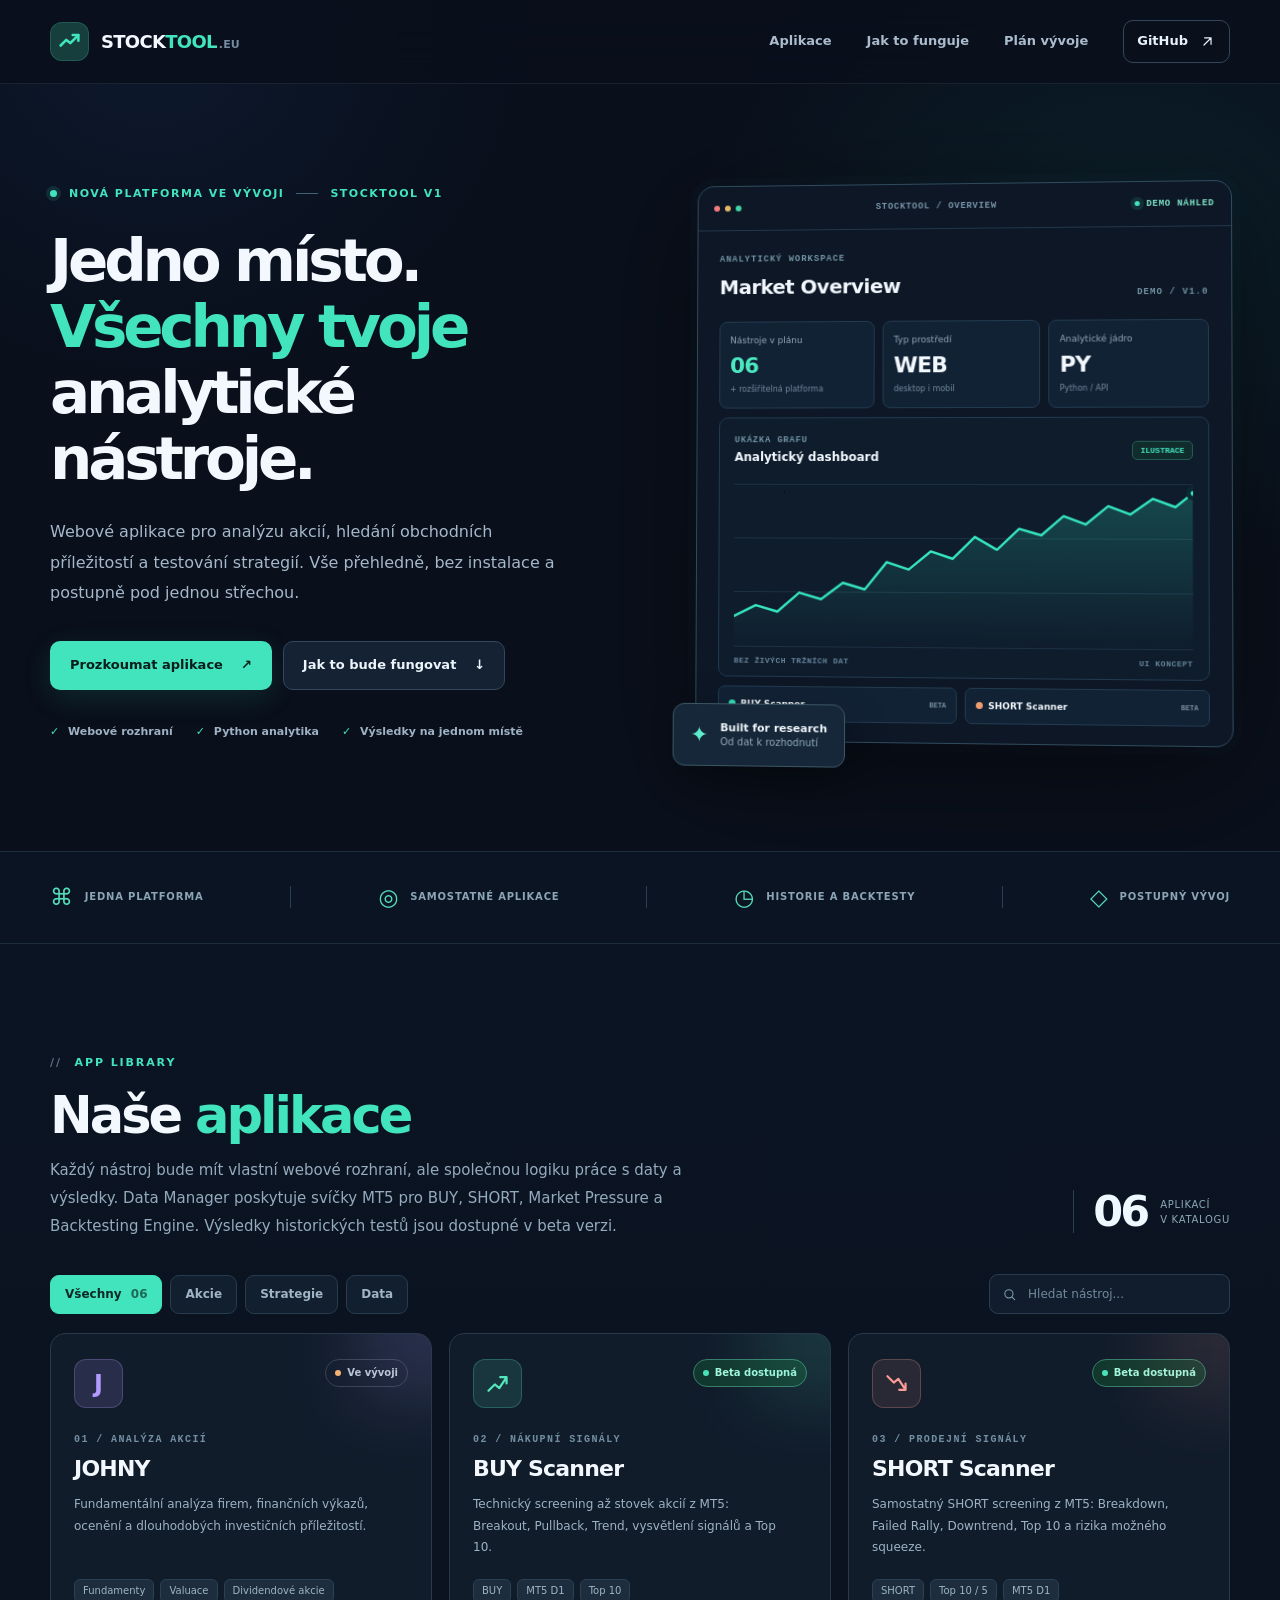
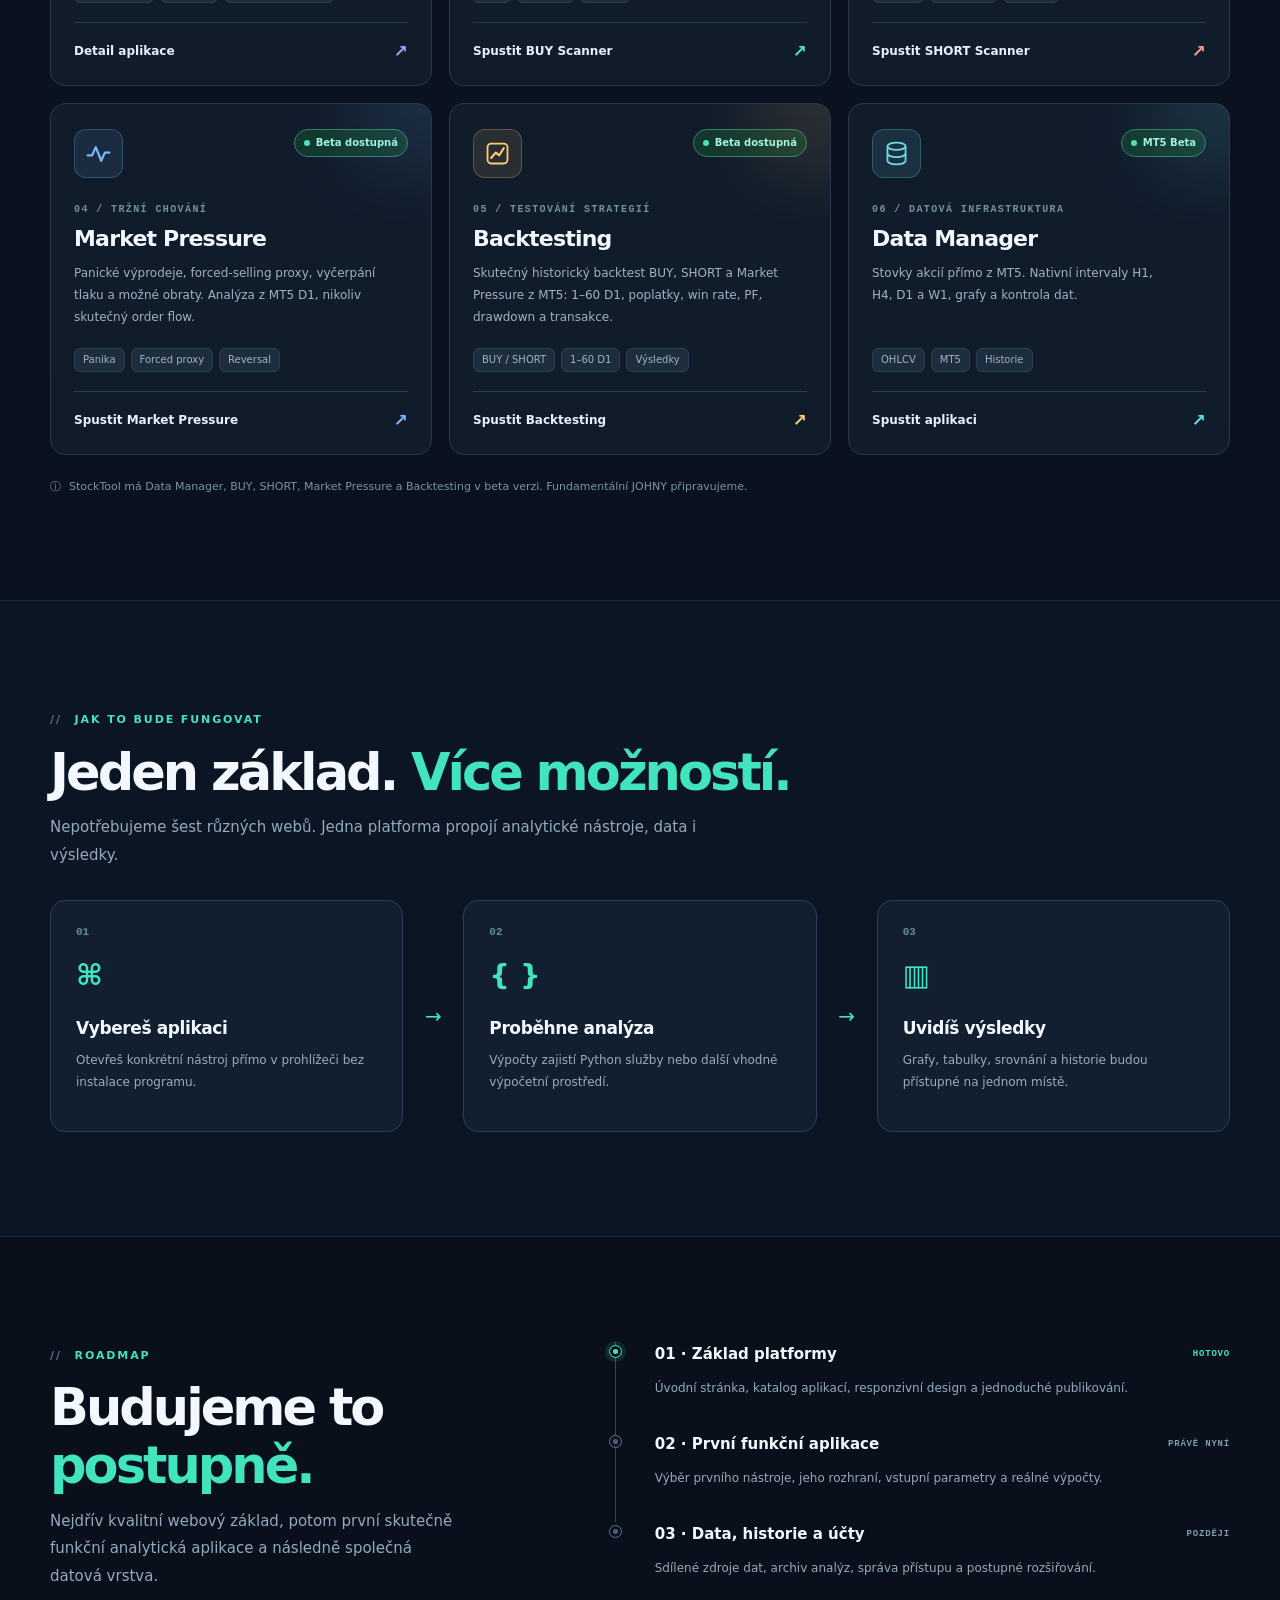
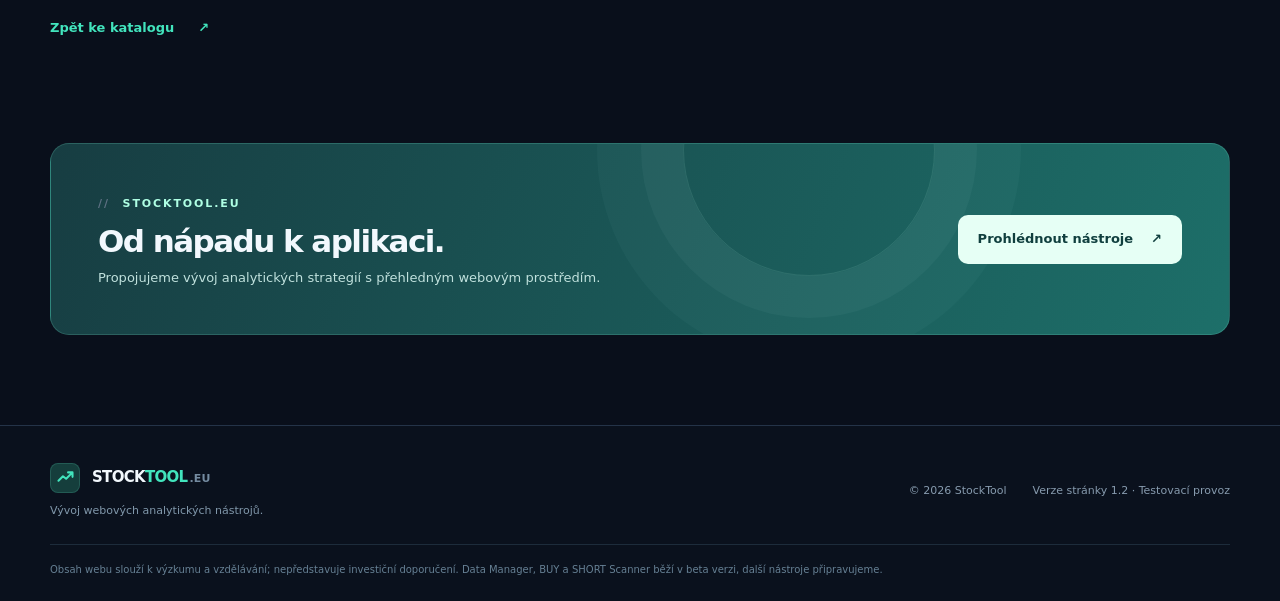
==== site/index.html @ 476b0a2a "Publish fifth StockTool application Backtesting Engine in homepage catalog" ====
<!doctype html>
<html lang="cs">
<head>
  <meta charset="utf-8">
  <meta name="viewport" content="width=device-width, initial-scale=1">
  <meta name="theme-color" content="#09111f">
  <meta name="description" content="StockTool.eu – webové BUY a SHORT Scannery, Market Pressure a historické testování akcií z MT5.">
  <title>StockTool | Analytické aplikace pro finanční trhy</title>
  <link rel="icon" type="image/svg+xml" href="./assets/favicon.svg">
  <link rel="stylesheet" href="./assets/styles.css">
  <script src="./assets/app.js" defer></script>
</head>
<body>
  <a class="skip-link" href="#obsah">Přejít na obsah</a>

  <header class="site-header">
    <div class="container nav-shell">
      <a class="logo" href="#uvod" aria-label="StockTool – úvod">
        <span class="logo-mark" aria-hidden="true"><svg viewBox="0 0 36 36" fill="none"><path d="M7 23L14 16L19 20L29 10" stroke="currentColor" stroke-width="3.2" stroke-linecap="round" stroke-linejoin="round"/><path d="M22 10H29V17" stroke="currentColor" stroke-width="3.2" stroke-linecap="round" stroke-linejoin="round"/></svg></span>
        <span class="logo-word">STOCK<span>TOOL</span><small>.EU</small></span>
      </a>
      <button class="menu-toggle" type="button" aria-label="Otevřít navigaci" aria-expanded="false" aria-controls="main-nav">
        <span></span><span></span><span></span>
      </button>
      <nav class="main-nav" id="main-nav" aria-label="Hlavní navigace">
        <a href="#aplikace">Aplikace</a>
        <a href="#princip">Jak to funguje</a>
        <a href="#plan">Plán vývoje</a>
        <a class="nav-github" href="https://github.com/littleleg198602/STOCKTOOL" target="_blank" rel="noopener noreferrer">
          GitHub <svg aria-hidden="true" viewBox="0 0 24 24" fill="none"><path d="M7 17L17 7M8 7h9v9" stroke="currentColor" stroke-width="1.7" stroke-linecap="round" stroke-linejoin="round"/></svg>
        </a>
      </nav>
    </div>
  </header>

  <main id="obsah">
    <section class="hero section" id="uvod">
      <div class="container hero-grid">
        <div class="hero-copy">
          <div class="eyebrow"><span class="signal-dot"></span> NOVÁ PLATFORMA VE VÝVOJI <span class="eyebrow-line"></span> STOCKTOOL V1</div>
          <h1>Jedno místo.<br><span>Všechny tvoje</span><br>analytické nástroje.</h1>
          <p class="hero-lead">Webové aplikace pro analýzu akcií, hledání obchodních příležitostí a testování strategií. Vše přehledně, bez instalace a postupně pod jednou střechou.</p>
          <div class="hero-actions">
            <a class="button button-primary" href="#aplikace">Prozkoumat aplikace <span aria-hidden="true">↗</span></a>
            <a class="button button-secondary" href="#princip">Jak to bude fungovat <span aria-hidden="true">↓</span></a>
          </div>
          <div class="hero-meta">
            <span><span class="mini-check">✓</span> Webové rozhraní</span>
            <span><span class="mini-check">✓</span> Python analytika</span>
            <span><span class="mini-check">✓</span> Výsledky na jednom místě</span>
          </div>
        </div>
        <div class="hero-visual" aria-label="Ilustrační ukázka připravovaného analytického dashboardu">
          <div class="visual-glow"></div>
          <div class="dash-window">
            <div class="dash-topbar">
              <div class="traffic-dots"><i></i><i></i><i></i></div>
              <span>STOCKTOOL / OVERVIEW</span>
              <span class="demo-pill"><span></span> DEMO NÁHLED</span>
            </div>
            <div class="dash-body">
              <div class="dash-title-row">
                <div><div class="dash-label">ANALYTICKÝ WORKSPACE</div><h2>Market Overview</h2></div>
                <div class="dash-date">DEMO / V1.0</div>
              </div>
              <div class="metric-grid" aria-hidden="true">
                <div class="metric-card"><span>Nástroje v plánu</span><strong>06</strong><small>+ rozšiřitelná platforma</small></div>
                <div class="metric-card"><span>Typ prostředí</span><strong>WEB</strong><small>desktop i mobil</small></div>
                <div class="metric-card"><span>Analytické jádro</span><strong>PY</strong><small>Python / API</small></div>
              </div>
              <div class="chart-card">
                <div class="chart-header"><div><span>UKÁZKA GRAFU</span><strong>Analytický dashboard</strong></div><span class="chart-tag">ILUSTRACE</span></div>
                <div class="chart-stage" aria-hidden="true">
                  <div class="grid-lines"><i></i><i></i><i></i><i></i></div>
                  <svg class="chart-svg" viewBox="0 0 540 180" preserveAspectRatio="none" fill="none">
                    <defs><linearGradient id="chartFill" x1="0" x2="0" y1="0" y2="1"><stop offset="0" stop-color="#2BE4BD" stop-opacity=".22"/><stop offset="1" stop-color="#2BE4BD" stop-opacity="0"/></linearGradient></defs>
                    <path d="M0 146L26 134L52 141L78 120L104 127L130 109L156 116L182 86L208 94L234 74L260 82L286 58L312 72L338 49L364 56L390 35L416 44L442 24L468 33L494 16L520 25L540 10V180H0Z" fill="url(#chartFill)"/>
                    <path d="M0 146L26 134L52 141L78 120L104 127L130 109L156 116L182 86L208 94L234 74L260 82L286 58L312 72L338 49L364 56L390 35L416 44L442 24L468 33L494 16L520 25L540 10" stroke="#34E5BE" stroke-width="2.7" stroke-linejoin="round" stroke-linecap="round"/>
                    <circle cx="540" cy="10" r="5" fill="#34E5BE" stroke="#092C30" stroke-width="5"/>
                  </svg>
                </div>
                <div class="chart-bottom"><span>BEZ ŽIVÝCH TRŽNÍCH DAT</span><span>UI KONCEPT</span></div>
              </div>
              <div class="mini-rows">
                <span><i class="mini-circle cyan"></i> BUY Scanner <b>BETA</b></span>
                <span><i class="mini-circle orange"></i> SHORT Scanner <b>BETA</b></span>
              </div>
            </div>
          </div>
          <div class="floating-label"><span>✦</span><div><strong>Built for research</strong><small>Od dat k rozhodnutí</small></div></div>
        </div>
      </div>
    </section>

    <section class="proof-strip" aria-label="Pilíře platformy">
      <div class="container proof-inner">
        <div><span class="proof-icon">⌘</span><span>JEDNA PLATFORMA</span></div>
        <i></i>
        <div><span class="proof-icon">◎</span><span>SAMOSTATNÉ APLIKACE</span></div>
        <i></i>
        <div><span class="proof-icon">◷</span><span>HISTORIE A BACKTESTY</span></div>
        <i></i>
        <div><span class="proof-icon">◇</span><span>POSTUPNÝ VÝVOJ</span></div>
      </div>
    </section>

    <section class="section apps-section" id="aplikace">
      <div class="container">
        <div class="section-header">
          <div>
            <span class="kicker"><span class="kicker-slash">//</span> APP LIBRARY</span>
            <h2>Naše <span>aplikace</span></h2>
            <p>Každý nástroj bude mít vlastní webové rozhraní, ale společnou logiku práce s daty a výsledky. Data Manager poskytuje svíčky MT5 pro BUY, SHORT, Market Pressure a Backtesting Engine. Výsledky historických testů jsou dostupné v beta verzi.</p>
          </div>
          <div class="section-count"><strong>06</strong><span>aplikací<br>v katalogu</span></div>
        </div>
        <div class="catalog-tools">
          <div class="filter-chips" role="group" aria-label="Filtrovat aplikace">
            <button class="filter-chip active" type="button" data-filter="all" aria-pressed="true">Všechny <span>06</span></button>
            <button class="filter-chip" type="button" data-filter="akcie" aria-pressed="false">Akcie</button>
            <button class="filter-chip" type="button" data-filter="strategie" aria-pressed="false">Strategie</button>
            <button class="filter-chip" type="button" data-filter="data" aria-pressed="false">Data</button>
          </div>
          <label class="search-box"><svg viewBox="0 0 24 24" fill="none" aria-hidden="true"><circle cx="11" cy="11" r="6.5" stroke="currentColor" stroke-width="1.7"/><path d="m16 16 4.2 4.2" stroke="currentColor" stroke-width="1.7" stroke-linecap="round"/></svg><span class="sr-only">Hledat aplikaci</span><input id="app-search" type="search" placeholder="Hledat nástroj..." autocomplete="off"></label>
        </div>
        <div class="apps-grid" id="apps-grid">
          <article class="app-card accent-violet" data-category="akcie" data-search="johny fundamentální analýza akcií finanční výkazy dividendy">
            <div class="app-card-head"><div class="app-icon"><span>J</span></div><span class="status status-planned"><i></i> Ve vývoji</span></div>
            <div class="app-number">01 / ANALÝZA AKCIÍ</div><h3>JOHNY</h3>
            <p>Fundamentální analýza firem, finančních výkazů, ocenění a dlouhodobých investičních příležitostí.</p>
            <div class="tag-row"><span>Fundamenty</span><span>Valuace</span><span>Dividendové akcie</span></div>
            <button class="card-link" type="button" data-app="johny">Detail aplikace <span aria-hidden="true">↗</span></button>
          </article>

          <article class="app-card accent-mint" data-category="akcie" data-search="buy scanner akcie nákupní příležitosti forced selling order flow">
            <div class="app-card-head"><div class="app-icon"><svg viewBox="0 0 32 32" fill="none" aria-hidden="true"><path d="M6 24 13 17 18 21 26 9M19 9h7v7" stroke="currentColor" stroke-width="2.4" stroke-linecap="round" stroke-linejoin="round"/></svg></div><span class="status status-ready"><i></i> Beta dostupná</span></div>
            <div class="app-number">02 / NÁKUPNÍ SIGNÁLY</div><h3>BUY Scanner</h3>
            <p>Technický screening až stovek akcií z MT5: Breakout, Pullback, Trend, vysvětlení signálů a Top 10.</p>
            <div class="tag-row"><span>BUY</span><span>MT5 D1</span><span>Top 10</span></div>
            <a class="card-link" href="./buy-scanner/">Spustit BUY Scanner <span aria-hidden="true">↗</span></a>
          </article>

          <article class="app-card accent-rose" data-category="akcie" data-search="short scanner sell prodej shortování rizikové akcie">
            <div class="app-card-head"><div class="app-icon"><svg viewBox="0 0 32 32" fill="none" aria-hidden="true"><path d="M6 8 13 15 18 11 26 23M19 23h7v-7" stroke="currentColor" stroke-width="2.4" stroke-linecap="round" stroke-linejoin="round"/></svg></div><span class="status status-ready"><i></i> Beta dostupná</span></div>
            <div class="app-number">03 / PRODEJNÍ SIGNÁLY</div><h3>SHORT Scanner</h3>
            <p>Samostatný SHORT screening z MT5: Breakdown, Failed Rally, Downtrend, Top 10 a rizika možného squeeze.</p>
            <div class="tag-row"><span>SHORT</span><span>Top 10 / 5</span><span>MT5 D1</span></div>
            <a class="card-link" href="./short-scanner/">Spustit SHORT Scanner <span aria-hidden="true">↗</span></a>
          </article>

          <article class="app-card accent-blue" data-category="strategie data" data-search="order flow tok objednávek kapitálu forced selling panika volatilita">
            <div class="app-card-head"><div class="app-icon"><svg viewBox="0 0 32 32" fill="none" aria-hidden="true"><path d="M4 18h5l4-9 6 15 4-9h5" stroke="currentColor" stroke-width="2.4" stroke-linecap="round" stroke-linejoin="round"/></svg></div><span class="status status-ready"><i></i> Beta dostupná</span></div>
            <div class="app-number">04 / TRŽNÍ CHOVÁNÍ</div><h3>Market Pressure</h3>
            <p>Panické výprodeje, forced-selling proxy, vyčerpání tlaku a možné obraty. Analýza z MT5 D1, nikoliv skutečný order flow.</p>
            <div class="tag-row"><span>Panika</span><span>Forced proxy</span><span>Reversal</span></div>
            <a class="card-link" href="./market-pressure/">Spustit Market Pressure <span aria-hidden="true">↗</span></a>
          </article>

          <article class="app-card accent-amber" data-category="strategie" data-search="backtesting testování strategií výkon drawdown historické výsledky">
            <div class="app-card-head"><div class="app-icon"><svg viewBox="0 0 32 32" fill="none" aria-hidden="true"><rect x="5" y="5" width="22" height="22" rx="4" stroke="currentColor" stroke-width="2"/><path d="M9 21 14 15 18 18 23 10" stroke="currentColor" stroke-width="2.3" stroke-linecap="round" stroke-linejoin="round"/></svg></div><span class="status status-ready"><i></i> Beta dostupná</span></div>
            <div class="app-number">05 / TESTOVÁNÍ STRATEGIÍ</div><h3>Backtesting</h3>
            <p>Skutečný historický backtest BUY, SHORT a Market Pressure z MT5: 1–60 D1, poplatky, win rate, PF, drawdown a transakce.</p>
            <div class="tag-row"><span>BUY / SHORT</span><span>1–60 D1</span><span>Výsledky</span></div>
            <a class="card-link" href="./backtesting/">Spustit Backtesting <span aria-hidden="true">↗</span></a>
          </article>

          <article class="app-card accent-teal" data-category="data" data-search="data manager mt5 svíčky ohlcv historie databáze synchronizace">
            <div class="app-card-head"><div class="app-icon"><svg viewBox="0 0 32 32" fill="none" aria-hidden="true"><ellipse cx="16" cy="8" rx="10" ry="4" stroke="currentColor" stroke-width="2"/><path d="M6 8v8c0 2.2 4.5 4 10 4s10-1.8 10-4V8M6 16v8c0 2.2 4.5 4 10 4s10-1.8 10-4v-8" stroke="currentColor" stroke-width="2"/></svg></div><span class="status status-ready"><i></i> MT5 Beta</span></div>
            <div class="app-number">06 / DATOVÁ INFRASTRUKTURA</div><h3>Data Manager</h3>
            <p>Stovky akcií přímo z MT5. Nativní intervaly H1, H4, D1 a W1, grafy a kontrola dat.</p>
            <div class="tag-row"><span>OHLCV</span><span>MT5</span><span>Historie</span></div>
            <a class="card-link" href="./data-manager/">Spustit aplikaci <span aria-hidden="true">↗</span></a>
          </article>
        </div>
        <div class="no-results" id="no-results" hidden><strong>Žádné odpovídající aplikace</strong><p>Zkus jiný výraz nebo přepni filtr.</p><button class="button button-secondary" type="button" id="reset-filters">Zobrazit všechny</button></div>
        <p class="catalog-note"><span aria-hidden="true">ⓘ</span> StockTool má Data Manager, BUY, SHORT, Market Pressure a Backtesting v beta verzi. Fundamentální JOHNY připravujeme.</p>
      </div>
    </section>

    <section class="section approach-section" id="princip">
      <div class="container">
        <div class="section-header compact"><div><span class="kicker"><span class="kicker-slash">//</span> JAK TO BUDE FUNGOVAT</span><h2>Jeden základ. <span>Více možností.</span></h2><p>Nepotřebujeme šest různých webů. Jedna platforma propojí analytické nástroje, data i výsledky.</p></div></div>
        <div class="workflow">
          <div class="workflow-item"><div class="step-label">01</div><div class="step-icon">⌘</div><h3>Vybereš aplikaci</h3><p>Otevřeš konkrétní nástroj přímo v prohlížeči bez instalace programu.</p></div>
          <div class="workflow-connector" aria-hidden="true">→</div>
          <div class="workflow-item"><div class="step-label">02</div><div class="step-icon">{ }</div><h3>Proběhne analýza</h3><p>Výpočty zajistí Python služby nebo další vhodné výpočetní prostředí.</p></div>
          <div class="workflow-connector" aria-hidden="true">→</div>
          <div class="workflow-item"><div class="step-label">03</div><div class="step-icon">▥</div><h3>Uvidíš výsledky</h3><p>Grafy, tabulky, srovnání a historie budou přístupné na jednom místě.</p></div>
        </div>
      </div>
    </section>

    <section class="section roadmap-section" id="plan">
      <div class="container roadmap-wrap">
        <div class="roadmap-copy">
          <span class="kicker"><span class="kicker-slash">//</span> ROADMAP</span>
          <h2>Budujeme to <span>postupně.</span></h2>
          <p>Nejdřív kvalitní webový základ, potom první skutečně funkční analytická aplikace a následně společná datová vrstva.</p>
          <a class="text-link" href="#aplikace">Zpět ke katalogu <span aria-hidden="true">↗</span></a>
        </div>
        <div class="timeline">
          <div class="timeline-item is-current"><span class="timeline-dot"></span><div><div class="timeline-top"><strong>01 · Základ platformy</strong><span>HOTOVO</span></div><p>Úvodní stránka, katalog aplikací, responzivní design a jednoduché publikování.</p></div></div>
          <div class="timeline-item"><span class="timeline-dot"></span><div><div class="timeline-top"><strong>02 · První funkční aplikace</strong><span>PRÁVĚ NYNÍ</span></div><p>Výběr prvního nástroje, jeho rozhraní, vstupní parametry a reálné výpočty.</p></div></div>
          <div class="timeline-item"><span class="timeline-dot"></span><div><div class="timeline-top"><strong>03 · Data, historie a účty</strong><span>POZDĚJI</span></div><p>Sdílené zdroje dat, archiv analýz, správa přístupu a postupné rozšiřování.</p></div></div>
        </div>
      </div>
    </section>

    <section class="closing-section">
      <div class="container">
        <div class="closing-panel">
          <div><span class="kicker"><span class="kicker-slash">//</span> STOCKTOOL.EU</span><h2>Od nápadu k aplikaci.</h2><p>Propojujeme vývoj analytických strategií s přehledným webovým prostředím.</p></div>
          <a href="#aplikace" class="button button-light">Prohlédnout nástroje <span aria-hidden="true">↗</span></a>
        </div>
      </div>
    </section>
  </main>

  <footer class="site-footer">
    <div class="container footer-inner">
      <div><a class="logo footer-logo" href="#uvod"><span class="logo-mark" aria-hidden="true"><svg viewBox="0 0 36 36" fill="none"><path d="M7 23L14 16L19 20L29 10M22 10H29V17" stroke="currentColor" stroke-width="3.2" stroke-linecap="round" stroke-linejoin="round"/></svg></span><span class="logo-word">STOCK<span>TOOL</span><small>.EU</small></span></a><p>Vývoj webových analytických nástrojů.</p></div>
      <div class="footer-end"><span>© <span id="year">2026</span> StockTool</span><span>Verze stránky 1.2 · Testovací provoz</span></div>
    </div>
    <div class="container disclaimer">Obsah webu slouží k výzkumu a vzdělávání; nepředstavuje investiční doporučení. Data Manager, BUY a SHORT Scanner běží v beta verzi, další nástroje připravujeme.</div>
  </footer>

  <dialog class="app-dialog" id="app-dialog" aria-labelledby="dialog-title">
    <div class="dialog-inner">
      <div class="dialog-top"><span class="kicker"><span class="kicker-slash">//</span> DETAIL APLIKACE</span><button class="dialog-close" id="close-dialog" type="button" aria-label="Zavřít detail">×</button></div>
      <div class="dialog-icon" id="dialog-symbol"></div>
      <h2 id="dialog-title"></h2>
      <p id="dialog-description"></p>
      <div class="dialog-state"><span class="signal-dot"></span> Aplikace se připravuje</div>
      <div class="dialog-foot"><p>Tento modul bude dostupný v některé z dalších verzí StockTool.</p><button class="button button-secondary" id="dialog-ok" type="button">Rozumím</button></div>
    </div>
  </dialog>
</body>
</html>
---- site/assets/styles.css ----
/* StockTool v1.0 – no external libraries or tracking */
:root {
  color-scheme: dark;
  --bg: #090f1b;
  --surface: #101b2b;
  --surface-2: #142234;
  --line: #253449;
  --line-light: rgba(151,181,205,.14);
  --text: #f2f8fd;
  --muted: #93a6bc;
  --green: #42e4bd;
  --green-dark: #103d36;
  --orange: #f8ae67;
  --radius: 18px;
}
* { box-sizing: border-box; }
html { scroll-behavior: smooth; scroll-padding-top: 88px; }
body { margin: 0; min-width: 320px; font: 16px/1.6 Inter, ui-sans-serif, system-ui, -apple-system, "Segoe UI", sans-serif; color: var(--text); background: var(--bg); -webkit-font-smoothing: antialiased; }
body::before { content: ""; position: absolute; z-index: -1; pointer-events: none; inset: 0 0 auto; height: 850px; background: radial-gradient(ellipse 42% 50% at 88% 28%, rgba(19,111,110,.16), transparent 82%), radial-gradient(ellipse 36% 50% at 12% 4%, rgba(30,67,121,.19), transparent 82%); }
a { color: inherit; text-decoration: none; }
button, input { font: inherit; }
button { cursor: pointer; }
button:focus-visible, a:focus-visible, input:focus-visible { outline: 2px solid var(--green); outline-offset: 4px; }
::selection { color: #071a19; background: #69efcf; }
svg { display: block; }
.container { width: min(1180px, calc(100% - 56px)); margin: 0 auto; }
.section { padding-block: 104px; }
.sr-only { position: absolute; overflow: hidden; clip: rect(0,0,0,0); width: 1px; height: 1px; white-space: nowrap; }
.skip-link { position: absolute; top: -100px; left: 20px; z-index: 1000; color: #071415; padding: 9px 16px; background: var(--green); border-radius: 6px; }
.skip-link:focus { top: 10px; }

/* Navigation */
.site-header { height: 84px; position: sticky; top: 0; z-index: 40; border-bottom: 1px solid rgba(151,181,205,.11); background: rgba(9,15,27,.89); backdrop-filter: blur(20px); -webkit-backdrop-filter: blur(20px); }
.nav-shell, .main-nav, .logo { display: flex; align-items: center; }
.nav-shell { height: 100%; justify-content: space-between; }
.logo { gap: 12px; flex-shrink: 0; width: max-content; }
.logo-mark { width: 39px; height: 39px; display: grid; place-items: center; border-radius: 12px; background: #153e3c; color: var(--green); box-shadow: inset 0 0 0 1px rgba(104,242,209,.16); }
.logo-mark svg { width: 29px; }
.logo-word { font-size: 18px; font-weight: 830; letter-spacing: -.7px; line-height: 1; }
.logo-word > span { color: var(--green); }
.logo-word small { font-size: 11px; letter-spacing: .2px; color: #748ba0; margin-left: 2px; }
.main-nav { gap: 35px; }
.main-nav > a { color: #aabccd; font-size: 13px; font-weight: 680; transition: color .2s; }
.main-nav > a:hover { color: #fff; }
.main-nav > .nav-github { border: 1px solid #33475a; border-radius: 10px; padding: 10px 13px; display: flex; align-items: center; gap: 11px; color: #e7f2fa; }
.nav-github svg { width: 17px; height: 17px; }
.menu-toggle { display: none; width: 42px; height: 42px; padding: 11px; background: transparent; border: 1px solid #35495d; border-radius: 10px; }
.menu-toggle span { display: block; height: 2px; margin: 5px 0; background: #f0f7fd; border-radius: 2px; }

/* Hero */
.hero { overflow: hidden; padding-top: 98px; padding-bottom: 108px; }
.hero-grid { display: grid; grid-template-columns: 1.04fr .96fr; align-items: center; gap: 62px; }
.hero-copy { position: relative; z-index: 1; }
.eyebrow, .kicker { font-size: 11px; letter-spacing: 1.9px; font-weight: 810; color: var(--green); }
.eyebrow { display: flex; align-items: center; gap: 12px; flex-wrap: wrap; letter-spacing: 1.5px; }
.signal-dot, .demo-pill > span { display: inline-block; flex: 0 0 auto; width: 7px; height: 7px; border-radius: 50%; background: var(--green); box-shadow: 0 0 0 4px rgba(66,228,189,.12); }
.eyebrow-line { width: 22px; height: 1px; background: #436077; }
.hero h1 { font-size: clamp(43px, 4.65vw, 69px); letter-spacing: -.07em; line-height: 1.105; font-weight: 810; margin: 26px 0 26px; }
.hero h1 span, .section-header h2 span, .roadmap-copy h2 span { color: var(--green); }
.hero-lead { max-width: 530px; font-size: 16px; line-height: 1.9; margin: 0 0 32px; color: #a5b8ca; }
.hero-actions { display: flex; align-items: center; gap: 11px; flex-wrap: wrap; }
.button { display: inline-flex; align-items: center; justify-content: center; gap: 18px; min-height: 49px; padding: 11px 19px; font-size: 13px; font-weight: 780; border-radius: 10px; border: 1px solid transparent; transition: transform .18s, background .18s, border-color .18s; text-align: center; }
.button:hover { transform: translateY(-2px); }
.button-primary { background: var(--green); color: #071e1b; box-shadow: 0 8px 30px rgba(66,228,189,.12); }
.button-primary:hover { background: #75f2d1; }
.button-secondary { background: #152234; border-color: #33485e; color: #ecf5fc; }
.button-secondary:hover { border-color: #7599ac; background: #1c3044; }
.hero-meta { display: flex; flex-wrap: wrap; gap: 11px 23px; margin-top: 33px; font-size: 11px; color: #9eb2c4; font-weight: 650; }
.mini-check { color: var(--green); font-weight: 900; margin-right: 5px; }
.hero-visual { position: relative; min-width: 0; transform: perspective(1200px) rotateY(-3deg) rotateX(1deg); }
.visual-glow { position: absolute; z-index: -1; width: 116%; height: 116%; left: -6%; top: -8%; background: radial-gradient(ellipse at 50% 50%, rgba(51,222,182,.12), transparent 60%); filter: blur(14px); }
.dash-window { overflow: hidden; border: 1px solid #304b5e; background: #0d1726; border-radius: 17px; box-shadow: 0 25px 110px rgba(0,0,0,.5), 0 0 0 8px rgba(100,165,194,.025); }
.dash-topbar { height: 45px; border-bottom: 1px solid #24374a; padding: 0 16px; display: flex; align-items: center; justify-content: space-between; gap: 12px; font: 700 9px/1.2 ui-monospace, SFMono-Regular, Consolas, monospace; color: #7994a9; letter-spacing: .7px; }
.traffic-dots { display: flex; gap: 5px; }
.traffic-dots i { display: block; width: 6px; height: 6px; border-radius: 50%; background: #4f6378; }
.traffic-dots i:first-child { background: #f27c7d; }
.traffic-dots i:nth-child(2) { background: #e7b867; }
.traffic-dots i:nth-child(3) { background: #43d5a6; }
.demo-pill { display: flex; align-items: center; gap: 7px; white-space: nowrap; color: #7fe6c7; }
.demo-pill > span { width: 5px; height: 5px; }
.dash-body { padding: 23px 22px 19px; }
.dash-title-row { display: flex; align-items: end; justify-content: space-between; gap: 5px; margin-bottom: 19px; }
.dash-label, .dash-date { font: 650 9px/1.5 ui-monospace, SFMono-Regular, Consolas, monospace; letter-spacing: 1px; color: #7293a2; }
.dash-title-row h2 { font-size: 20px; font-weight: 730; letter-spacing: -.5px; margin: 4px 0 0; }
.dash-date { white-space: nowrap; }
.metric-grid { display: grid; grid-template-columns: repeat(3, 1fr); gap: 8px; margin-bottom: 9px; }
.metric-card { background: #122235; border: 1px solid #223b50; border-radius: 8px; min-width: 0; padding: 11px 10px; }
.metric-card span { display: block; color: #90a7b9; font-size: 9px; white-space: nowrap; }
.metric-card strong { display: block; font-size: 22px; font-weight: 750; line-height: 1.7; letter-spacing: -.8px; }
.metric-card:nth-child(1) strong { color: #4ce9c1; }
.metric-card small { display: block; font-size: 8px; color: #728ba0; }
.chart-card { border: 1px solid #223b50; border-radius: 9px; background: #0f1c2c; padding: 15px 15px 11px; }
.chart-header { display: flex; align-items: center; justify-content: space-between; }
.chart-header div span { display: block; font: 750 9px/1.7 ui-monospace, monospace; letter-spacing: .8px; color: #6f92a2; }
.chart-header strong { display: block; font-size: 12px; font-weight: 650; }
.chart-tag { color: var(--green); border: 1px solid #255c54; background: #102c2c; padding: 4px 7px; border-radius: 5px; font: 700 8px ui-monospace,monospace; }
.chart-stage { height: 164px; margin: 16px 0 9px; position: relative; }
.grid-lines { position: absolute; inset: 0; display: flex; flex-direction: column; justify-content: space-between; }
.grid-lines i { display: block; height: 1px; width: 100%; background: #274053; opacity: .6; }
.chart-svg { position: absolute; width: 100%; height: 100%; inset: 0; }
.chart-bottom { display: flex; justify-content: space-between; gap: 8px; color: #66859a; font: 650 8px ui-monospace,monospace; letter-spacing: .5px; }
.mini-rows { display: grid; grid-template-columns: 1fr 1fr; gap: 8px; margin-top: 9px; }
.mini-rows > span { padding: 10px; min-width: 0; display: flex; gap: 5px; align-items: center; background: #122235; border: 1px solid #223b50; border-radius: 7px; font-size: 9px; font-weight: 680; }
.mini-rows b { color: #7891a3; font: 650 7px ui-monospace,monospace; margin-left: auto; }
.mini-circle { width: 7px; height: 7px; flex: 0 0 7px; border-radius: 50%; }
.mini-circle.cyan { background: #32e3b8; }
.mini-circle.orange { background: #ee9b6f; }
.floating-label { position: absolute; bottom: -25px; left: -23px; padding: 13px 17px; border: 1px solid #3d5664; background: #152739; border-radius: 12px; display: flex; gap: 12px; align-items: center; box-shadow: 0 15px 45px #0005; }
.floating-label > span { font-size: 22px; color: #5eedca; }
.floating-label strong, .floating-label small { display: block; line-height: 1.4; }
.floating-label strong { font-size: 11px; }
.floating-label small { font-size: 10px; color: #94aabd; }

/* Section heads */
.proof-strip { border-block: 1px solid #1d2d3c; background: #0b1422; }
.proof-inner { min-height: 91px; display: flex; align-items: center; justify-content: space-between; gap: 18px; }
.proof-inner > div { display: flex; align-items: center; gap: 11px; font-size: 10px; font-weight: 770; color: #8ba5b6; letter-spacing: .8px; white-space: nowrap; }
.proof-inner > i { width: 1px; height: 22px; background: #284052; }
.proof-icon { color: #55ddba; font-size: 23px; font-weight: 400; line-height: 1; }
.section-header { display: flex; align-items: end; justify-content: space-between; gap: 26px; margin-bottom: 34px; }
.section-header h2, .roadmap-copy h2 { font-size: clamp(36px, 4vw, 51px); line-height: 1.13; letter-spacing: -.058em; margin: 13px 0 13px; }
.section-header p, .roadmap-copy > p { margin: 0; max-width: 660px; color: #94abbd; font-size: 15px; line-height: 1.85; }
.kicker-slash { color: #5f7184; margin-right: 7px; }
.section-count { display: flex; align-items: center; gap: 13px; border-left: 1px solid #2a4051; padding-left: 19px; margin-bottom: 7px; }
.section-count strong { color: #eef9ff; font-size: 43px; line-height: 1; font-weight: 740; letter-spacing: -3px; }
.section-count span { font-size: 10px; text-transform: uppercase; letter-spacing: .7px; line-height: 1.5; color: #8da9b7; }

/* Catalog */
.apps-section { background: linear-gradient(180deg, #0b1422 0%, #0a111e 100%); }
.catalog-tools { display: flex; align-items: center; justify-content: space-between; gap: 18px; margin-bottom: 19px; }
.filter-chips { display: flex; gap: 8px; flex-wrap: wrap; }
.filter-chip { padding: 9px 14px; border: 1px solid #283b4e; background: #121f2f; border-radius: 9px; color: #a0b5c5; font-size: 12px; font-weight: 700; transition: background .2s, border-color .2s, color .2s; }
.filter-chip:hover { border-color: #597e91; }
.filter-chip.active { color: #0d2925; border-color: var(--green); background: var(--green); }
.filter-chip span { opacity: .66; margin-left: 5px; }
.search-box { flex: 0 1 241px; height: 40px; display: flex; align-items: center; gap: 9px; border: 1px solid #2a3d50; background: #111d2d; border-radius: 9px; padding-inline: 12px; }
.search-box:focus-within { border-color: var(--green); }
.search-box svg { height: 17px; width: 17px; color: #7e9aab; }
.search-box input { border: 0; outline: 0; min-width: 0; width: 100%; font-size: 12px; color: #eaf3fa; background: transparent; }
.search-box input::placeholder { color: #71899c; }
.apps-grid { display: grid; grid-template-columns: repeat(3, minmax(0, 1fr)); gap: 17px; }
.app-card { --accent: #aa93ff; --accent-bg: rgba(170,147,255,.09); background: #111c2b; border: 1px solid #28394c; border-radius: 15px; padding: 25px 23px 20px; min-height: 332px; display: flex; flex-direction: column; position: relative; overflow: hidden; transition: transform .2s, border-color .2s, background .2s; }
.app-card::before { content: ""; position: absolute; width: 160px; height: 160px; pointer-events: none; top: -90px; right: -85px; background: var(--accent-bg); filter: blur(32px); }
.app-card:hover { border-color: color-mix(in srgb, var(--accent) 40%, #28394c); background: #142336; transform: translateY(-4px); }
.accent-violet { --accent: #b29aff; --accent-bg: rgba(178,154,255,.14); }
.accent-mint { --accent: #54e7bd; --accent-bg: rgba(84,231,189,.12); }
.accent-rose { --accent: #fc9a95; --accent-bg: rgba(252,154,149,.1); }
.accent-blue { --accent: #79b9ff; --accent-bg: rgba(121,185,255,.1); }
.accent-amber { --accent: #ffca76; --accent-bg: rgba(255,202,118,.1); }
.accent-teal { --accent: #6bdce7; --accent-bg: rgba(107,220,231,.11); }
.app-card[hidden] { display: none !important; }
.app-card-head { display: flex; justify-content: space-between; align-items: flex-start; gap: 10px; margin-bottom: 25px; }
.app-icon { width: 49px; height: 49px; display: grid; place-items: center; border-radius: 12px; background: var(--accent-bg); box-shadow: inset 0 0 0 1px color-mix(in srgb, var(--accent) 25%, transparent); color: var(--accent); font-size: 24px; font-weight: 810; }
.app-icon svg { width: 29px; height: 29px; }
.status { display: inline-flex; align-items: center; white-space: nowrap; gap: 6px; font-size: 10px; font-weight: 700; color: #bdc9d4; border: 1px solid #344252; border-radius: 999px; padding: 5px 9px; }
.status i { width: 6px; height: 6px; border-radius: 50%; background: #f8b36c; }
.app-number { font: 750 10px/1.4 ui-monospace,monospace; color: #738fa3; letter-spacing: 1.4px; margin-bottom: 8px; }
.app-card h3 { margin: 0 0 11px; font-size: 22px; letter-spacing: -.8px; line-height: 1.25; }
.app-card p { font-size: 12px; line-height: 1.8; color: #9db2c3; margin: 0 0 20px; max-width: 305px; }
.tag-row { display: flex; flex-wrap: wrap; gap: 6px; margin-top: auto; padding-bottom: 19px; }
.tag-row span { color: #9cb5c7; background: #1d2d3e; border: 1px solid #294055; padding: 3px 8px; font-size: 10px; border-radius: 6px; }
.card-link { border: 0; border-top: 1px solid #293c4d; padding: 15px 0 0; width: 100%; display: flex; align-items: center; justify-content: space-between; color: #e6f1f9; background: transparent; font-size: 12px; font-weight: 730; text-align: left; }
.card-link span { font-size: 17px; color: var(--accent); transition: transform .2s; }
.card-link:hover span { transform: translate(3px,-3px); }
.catalog-note { color: #7895a8; font-size: 11px; display: flex; gap: 8px; margin: 23px 0 0; }
.no-results { padding: 48px 18px; background: #111e2c; border: 1px dashed #3b5363; border-radius: 12px; text-align: center; }
.no-results strong { font-size: 17px; }
.no-results p { color: var(--muted); font-size: 13px; }
.no-results .button { margin-top: 8px; }

/* Workflow and roadmap */
.approach-section { border-top: 1px solid #182839; background: #0c1523; }
.section-header.compact { margin-bottom: 30px; }
.workflow { display: grid; grid-template-columns: 1fr 20px 1fr 20px 1fr; align-items: center; gap: 20px; }
.workflow-item { min-height: 232px; padding: 25px; border: 1px solid #294054; background: #121f30; border-radius: 15px; }
.step-label { font: 750 11px ui-monospace,monospace; color: #658ba0; }
.step-icon { height: 49px; margin: 13px 0 15px; color: var(--green); font-size: 29px; line-height: 49px; font-weight: 600; }
.workflow-item h3 { font-size: 17px; letter-spacing: -.4px; margin: 0 0 7px; }
.workflow-item p { color: #96adbe; margin: 0; font-size: 12px; line-height: 1.85; }
.workflow-connector { text-align: center; color: var(--green); font-size: 20px; }
.roadmap-section { border-top: 1px solid #1c2b3b; }
.roadmap-wrap { display: grid; grid-template-columns: .85fr 1.15fr; gap: 110px; align-items: start; }
.roadmap-copy > p { max-width: 405px; }
.text-link { margin-top: 27px; display: inline-flex; align-items: center; gap: 24px; color: var(--green); font-size: 13px; font-weight: 750; }
.timeline { padding: 1px 0 0 0; }
.timeline-item { padding: 0 0 33px 39px; border-left: 1px solid #34475a; position: relative; }
.timeline-item:last-child { border-left-color: transparent; padding-bottom: 0; }
.timeline-dot { position: absolute; left: -6px; top: 4px; width: 11px; height: 11px; background: #4b6379; border: 3px solid #0a111e; outline: 1px solid #5e7890; border-radius: 50%; }
.timeline-item.is-current .timeline-dot { background: var(--green); outline-color: var(--green); box-shadow: 0 0 0 5px rgba(66,228,189,.12); }
.timeline-top { display: flex; align-items: center; justify-content: space-between; gap: 15px; }
.timeline-top strong { font-size: 15px; }
.timeline-top span { color: #829cac; font: 720 9px ui-monospace,monospace; letter-spacing: .8px; white-space: nowrap; }
.is-current .timeline-top span { color: var(--green); }
.timeline-item p { color: #94aabd; font-size: 12px; line-height: 1.85; margin: 11px 0 0; }

/* CTA/footer */
.closing-section { padding: 0 0 90px; }
.closing-panel { padding: 45px 47px; border-radius: 19px; background: linear-gradient(112deg,#173d42,#1d6f69); border: 1px solid rgba(129,238,209,.19); display: flex; align-items: center; justify-content: space-between; gap: 28px; position: relative; overflow: hidden; }
.closing-panel::after { content: ""; position: absolute; width: 250px; height: 250px; border: 1px solid rgba(199,255,237,.11); border-radius: 50%; right: 25%; top: -120px; box-shadow: 0 0 0 42px rgba(199,255,237,.04), 0 0 0 86px rgba(199,255,237,.03); pointer-events: none; }
.closing-panel .kicker { color: #afffe4; }
.closing-panel h2 { margin: 8px 0 8px; font-size: 31px; line-height: 1.2; letter-spacing: -.05em; }
.closing-panel p { color: #c0e1dd; margin: 0; font-size: 13px; }
.button-light { background: #e6fff5; color: #103f3e; flex-shrink: 0; position: relative; z-index: 1; }
.button-light:hover { background: white; }
.site-footer { border-top: 1px solid #243348; padding-top: 37px; background: #0a111d; }
.footer-inner { display: flex; justify-content: space-between; align-items: center; gap: 22px; padding-bottom: 24px; }
.footer-logo .logo-mark { width: 30px; height: 30px; border-radius: 8px; }
.footer-logo .logo-mark svg { width: 23px; }
.footer-logo .logo-word { font-size: 15px; }
.footer-inner p { color: #8198ab; font-size: 11px; margin: 9px 0 0; }
.footer-end { display: flex; gap: 26px; color: #879bae; font-size: 11px; }
.disclaimer { border-top: 1px solid #1d2c3b; padding: 17px 0 23px; color: #668094; font-size: 10px; }

/* Dialog */
.app-dialog { width: min(440px, calc(100vw - 28px)); padding: 0; border-radius: 16px; border: 1px solid #365569; background: #122132; color: var(--text); box-shadow: 0 20px 100px #000b; }
.app-dialog::backdrop { background: rgba(4,8,16,.8); backdrop-filter: blur(5px); }
.dialog-inner { padding: 26px; }
.dialog-top { display: flex; align-items: center; justify-content: space-between; }
.dialog-close { color: #c4d6e1; border: 1px solid #334b5c; background: #1b3143; border-radius: 9px; width: 33px; height: 33px; font-size: 23px; line-height: 29px; }
.dialog-icon { height: 50px; width: 50px; border-radius: 12px; display: grid; place-items: center; color: var(--green); background: #153b38; font-weight: 800; font-size: 25px; margin-top: 19px; }
.app-dialog h2 { font-size: 29px; letter-spacing: -.04em; margin: 17px 0 8px; }
#dialog-description { color: #b0c3d1; font-size: 14px; line-height: 1.75; margin: 0; }
.dialog-state { display: flex; align-items: center; gap: 11px; margin: 25px 0; border: 1px solid #336250; background: #16342f; color: #95f8d8; border-radius: 9px; font-weight: 740; font-size: 12px; padding: 11px 13px; }
.dialog-foot { border-top: 1px solid #304458; padding-top: 18px; }
.dialog-foot p { color: #839eb1; font-size: 12px; margin: 0 0 16px; }
.dialog-foot .button { width: 100%; }

/* Responsive */
@media (max-width: 1100px) {
  .hero-grid { gap: 26px; }
  .hero h1 { font-size: clamp(40px, 5vw, 58px); }
  .metric-card span { font-size: 8px; }
  .mini-rows { grid-template-columns: 1fr; }
  .mini-rows > span:nth-child(2) { display: none; }
  .roadmap-wrap { gap: 65px; }
}
@media (max-width: 900px) {
  .section { padding-block: 75px; }
  .hero-grid { grid-template-columns: 1fr; gap: 60px; }
  .hero-copy { max-width: 700px; }
  .hero h1 { font-size: clamp(48px, 7.2vw, 70px); }
  .hero-visual { width: min(100%,630px); justify-self: center; transform: none; }
  .apps-grid { grid-template-columns: repeat(2, minmax(0, 1fr)); }
  .proof-inner { flex-wrap: wrap; justify-content: center; min-height: 70px; padding-block: 18px; }
  .proof-inner > i { display: none; }
  .proof-inner > div { min-width: 195px; }
  .workflow { grid-template-columns: repeat(3,1fr); gap: 15px; }
  .workflow-connector { display: none; }
  .workflow-item { padding: 21px; }
  .roadmap-wrap { grid-template-columns: 1fr; gap: 45px; }
  .roadmap-copy > p { max-width: 650px; }
  .closing-section { padding-bottom: 70px; }
}
@media (max-width: 680px) {
  .container { width: min(100% - 36px, 1180px); }
  .site-header { height: 69px; }
  .menu-toggle { display: block; }
  .main-nav { display: none; position: absolute; top: 68px; left: 0; right: 0; align-items: stretch; flex-direction: column; gap: 0; padding: 12px 18px 20px; background: #0d1928; border-bottom: 1px solid #385065; box-shadow: 0 18px 40px #0007; }
  .main-nav.is-open { display: flex; }
  .main-nav > a { padding: 13px 10px; font-size: 14px; }
  .main-nav > .nav-github { justify-content: space-between; margin-top: 8px; }
  .hero { padding-top: 64px; padding-bottom: 75px; }
  .hero h1 { font-size: clamp(38px, 10vw, 54px); margin-top: 22px; }
  .hero-lead { font-size: 14px; }
  .hero-actions .button { width: 100%; }
  .hero-meta { gap: 8px 14px; }
  .hero-visual { width: min(100%,500px); }
  .dash-body { padding: 14px; }
  .metric-card { padding: 8px; }
  .metric-card strong { font-size: 19px; }
  .dash-topbar > span:nth-child(2) { font-size: 8px; }
  .floating-label { left: -8px; bottom: -31px; }
  .section-header { align-items: start; }
  .section-count { display: none; }
  .catalog-tools { align-items: stretch; flex-direction: column; }
  .search-box { flex: none; }
  .apps-grid { grid-template-columns: 1fr; }
  .app-card { min-height: 310px; }
  .workflow { grid-template-columns: 1fr; }
  .workflow-item { min-height: 0; }
  .step-icon { margin: 5px 0 10px; }
  .closing-panel { padding: 28px 24px; flex-direction: column; align-items: flex-start; }
  .closing-panel h2 { font-size: 27px; }
  .footer-inner, .footer-end { flex-direction: column; align-items: flex-start; gap: 9px; }
  .footer-end { margin-top: 8px; }
  .section { padding-block: 68px; }
  .closing-section { padding-bottom: 55px; }
}
@media (max-width: 390px) {
  .logo-word { font-size: 16px; }
  .eyebrow { font-size: 9px; gap: 8px; }
  .dash-topbar > span:nth-child(2) { display: none; }
  .metric-card small { display: none; }
}
@media (prefers-reduced-motion: reduce) {
  *, *::before, *::after { animation-duration: .01ms !important; transition-duration: .01ms !important; scroll-behavior: auto !important; }
}

/* First functional application – Data Manager beta */
.status-ready { color: #a1f7dc; border-color: #367e6b; background: #12382e; }
.status-ready i { background: #49e3ba; }
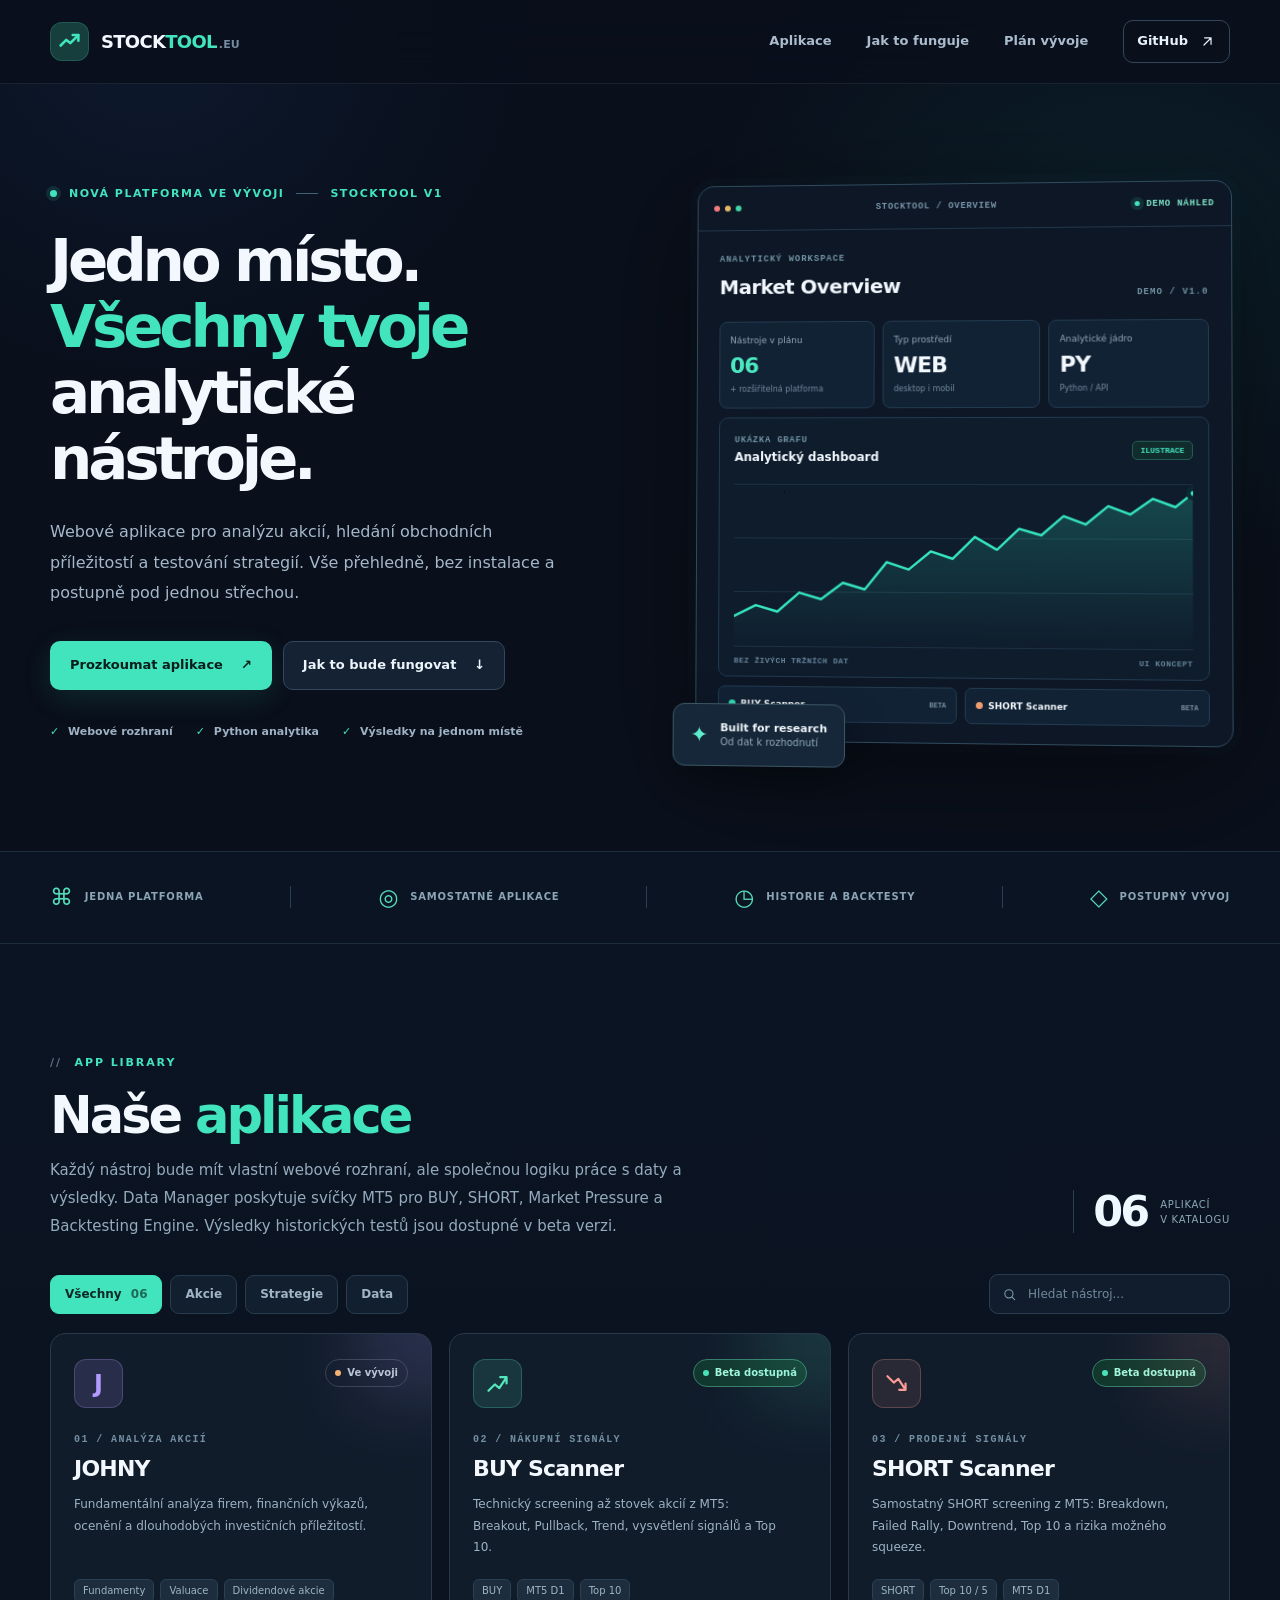
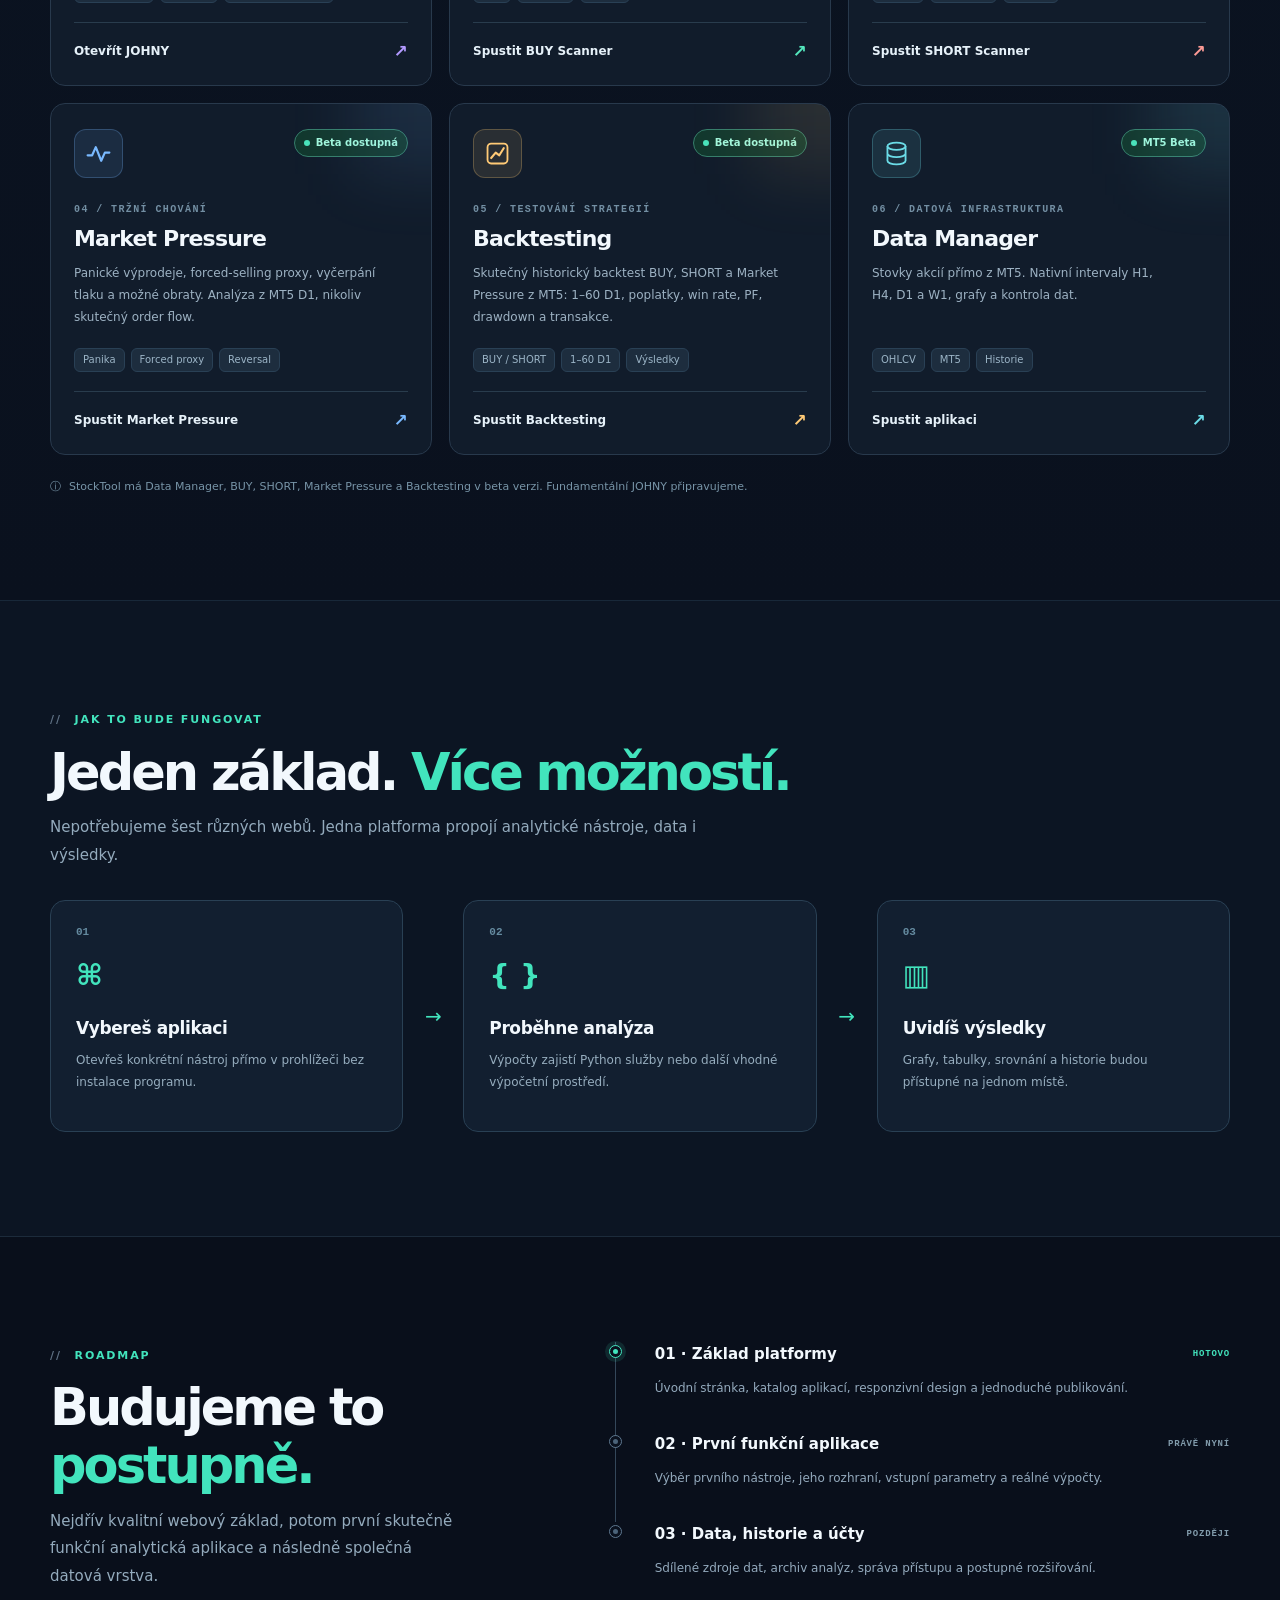
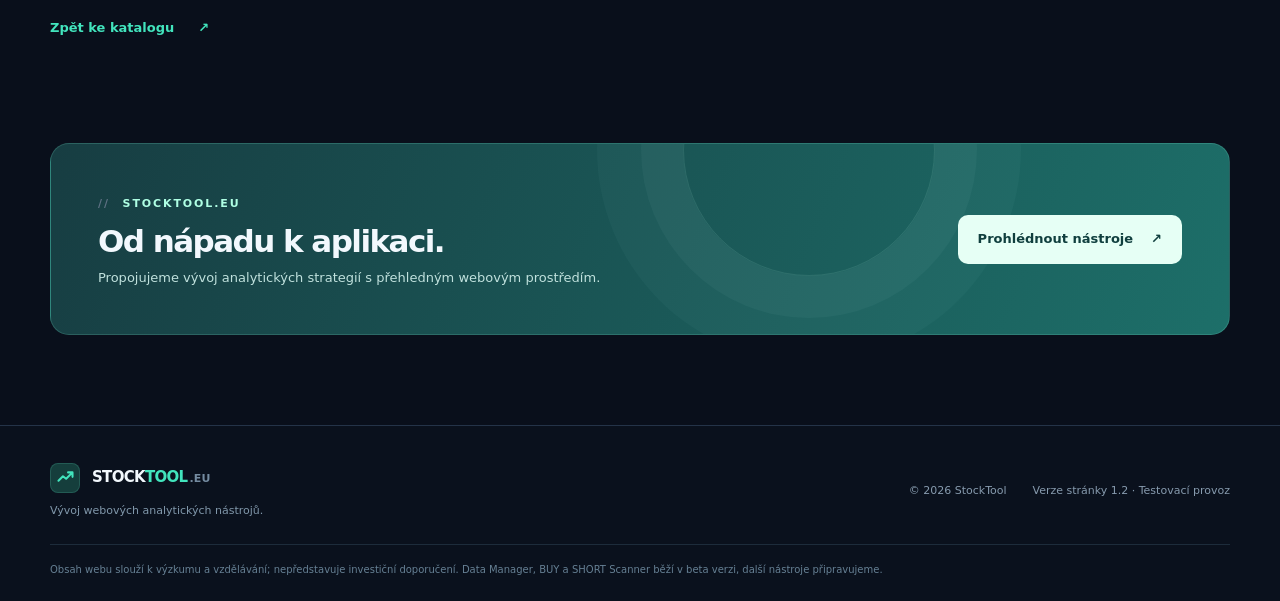
==== commit ff078d5e: "Add JOHNY scoring via GitHub Actions and Data Manager with persistent private history" ====
--- a/site/index.html
+++ b/site/index.html
@@ -129,7 +129,7 @@
             <div class="app-number">01 / ANALÝZA AKCIÍ</div><h3>JOHNY</h3>
             <p>Fundamentální analýza firem, finančních výkazů, ocenění a dlouhodobých investičních příležitostí.</p>
             <div class="tag-row"><span>Fundamenty</span><span>Valuace</span><span>Dividendové akcie</span></div>
-            <button class="card-link" type="button" data-app="johny">Detail aplikace <span aria-hidden="true">↗</span></button>
+            <a class="card-link" href="./johny/">Otevřít JOHNY <span aria-hidden="true">↗</span></a>
           </article>
 
           <article class="app-card accent-mint" data-category="akcie" data-search="buy scanner akcie nákupní příležitosti forced selling order flow">
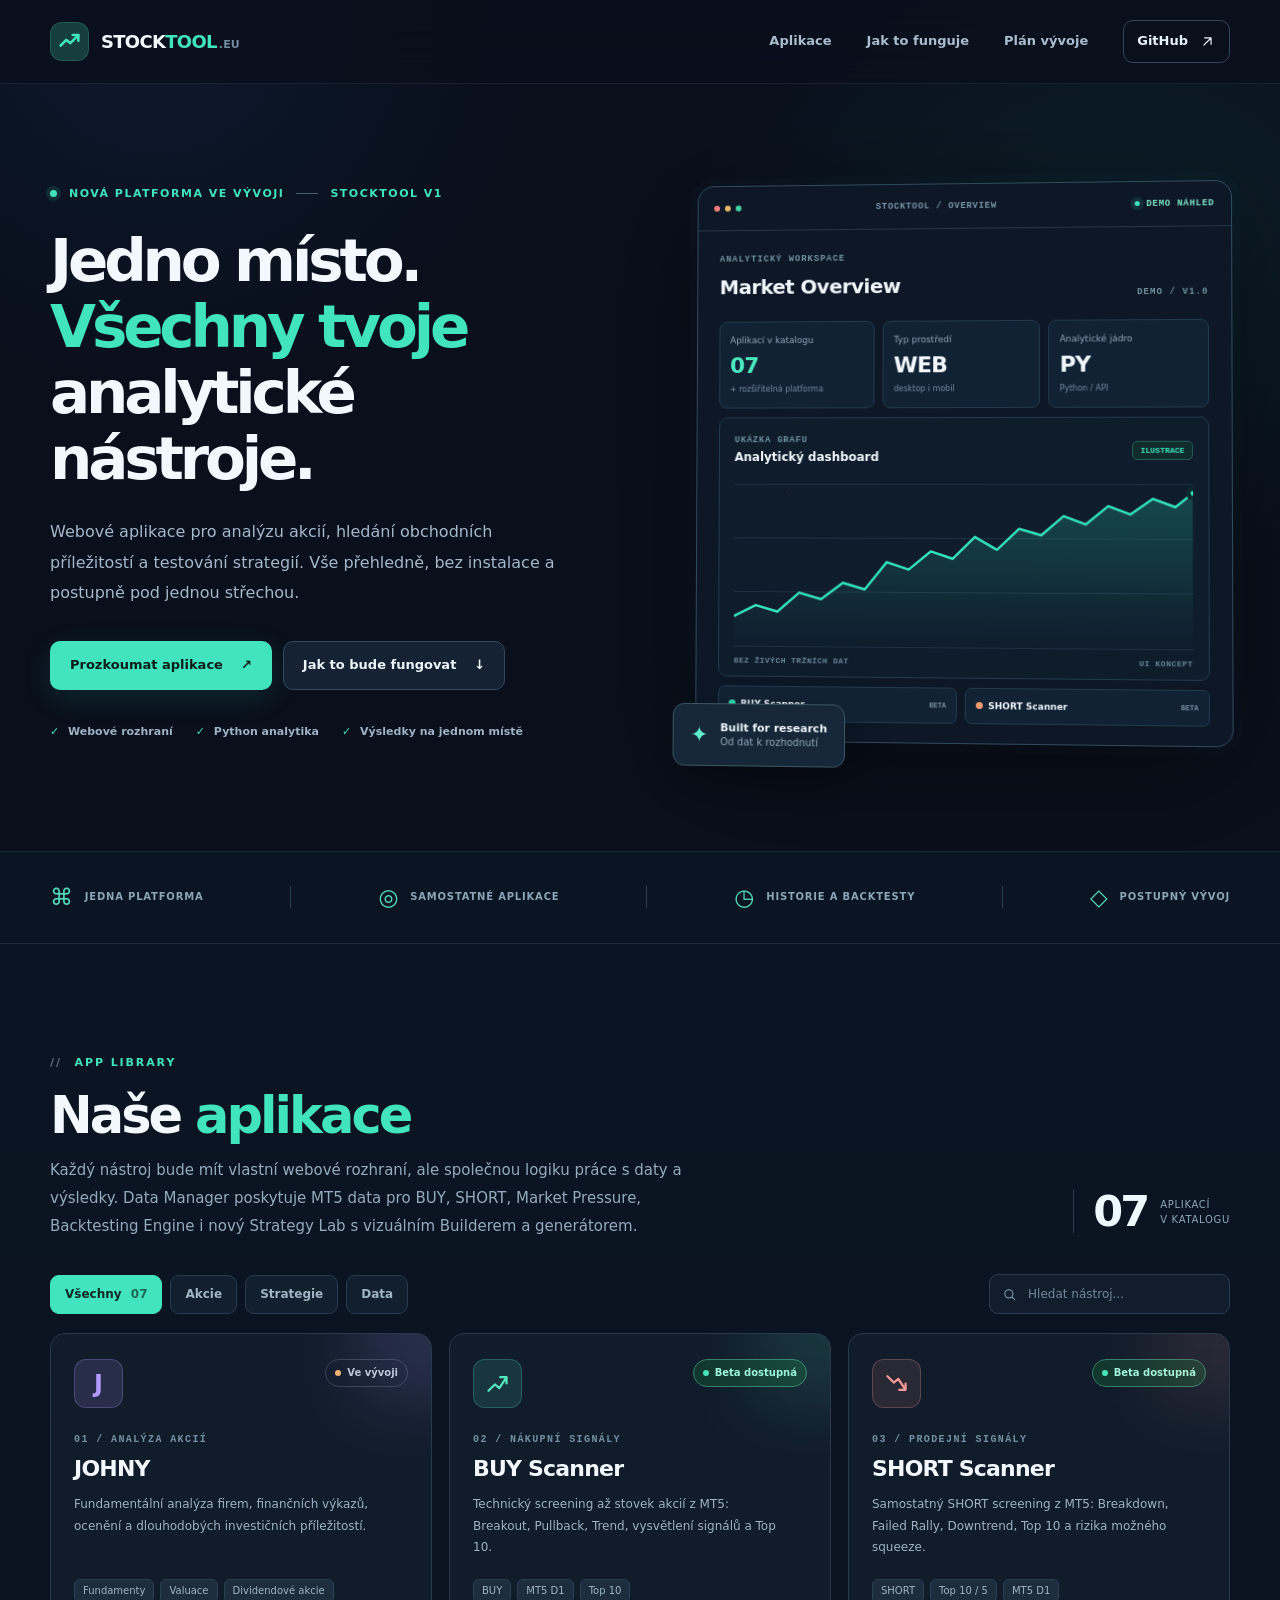
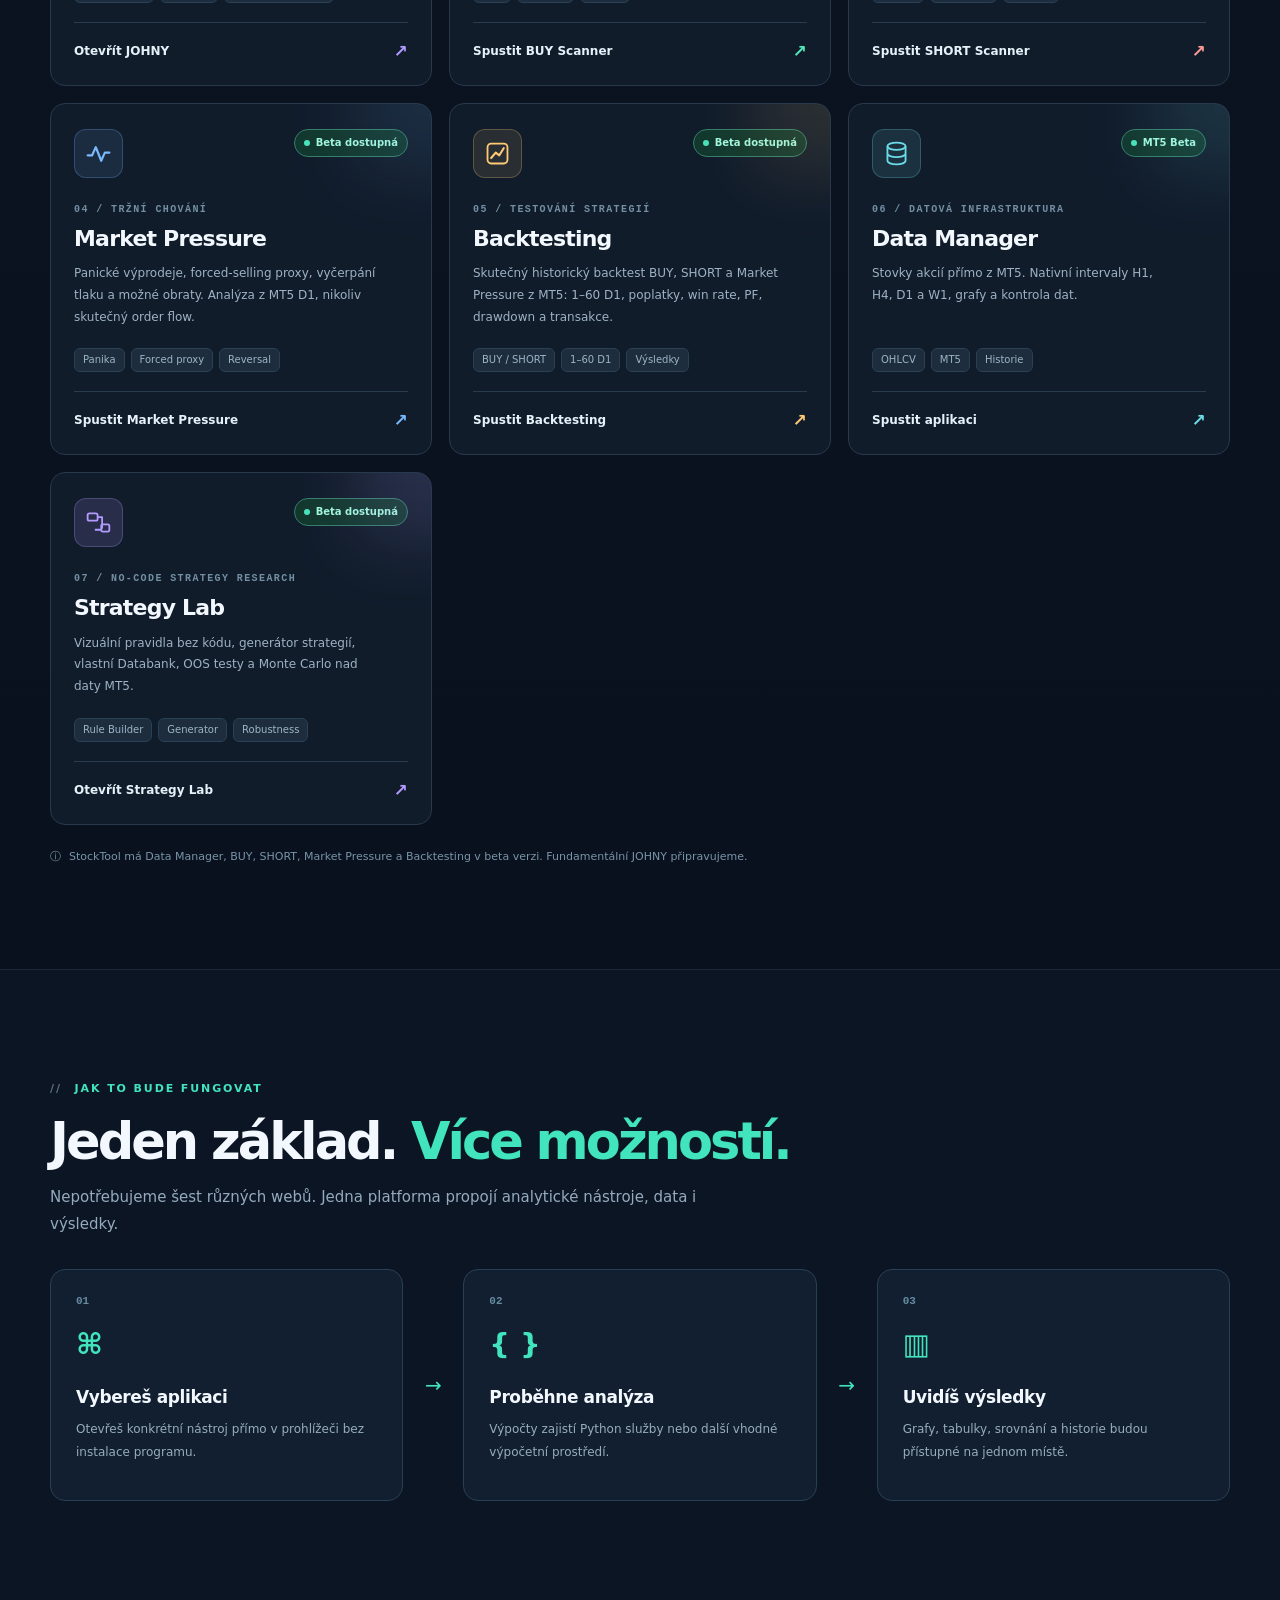
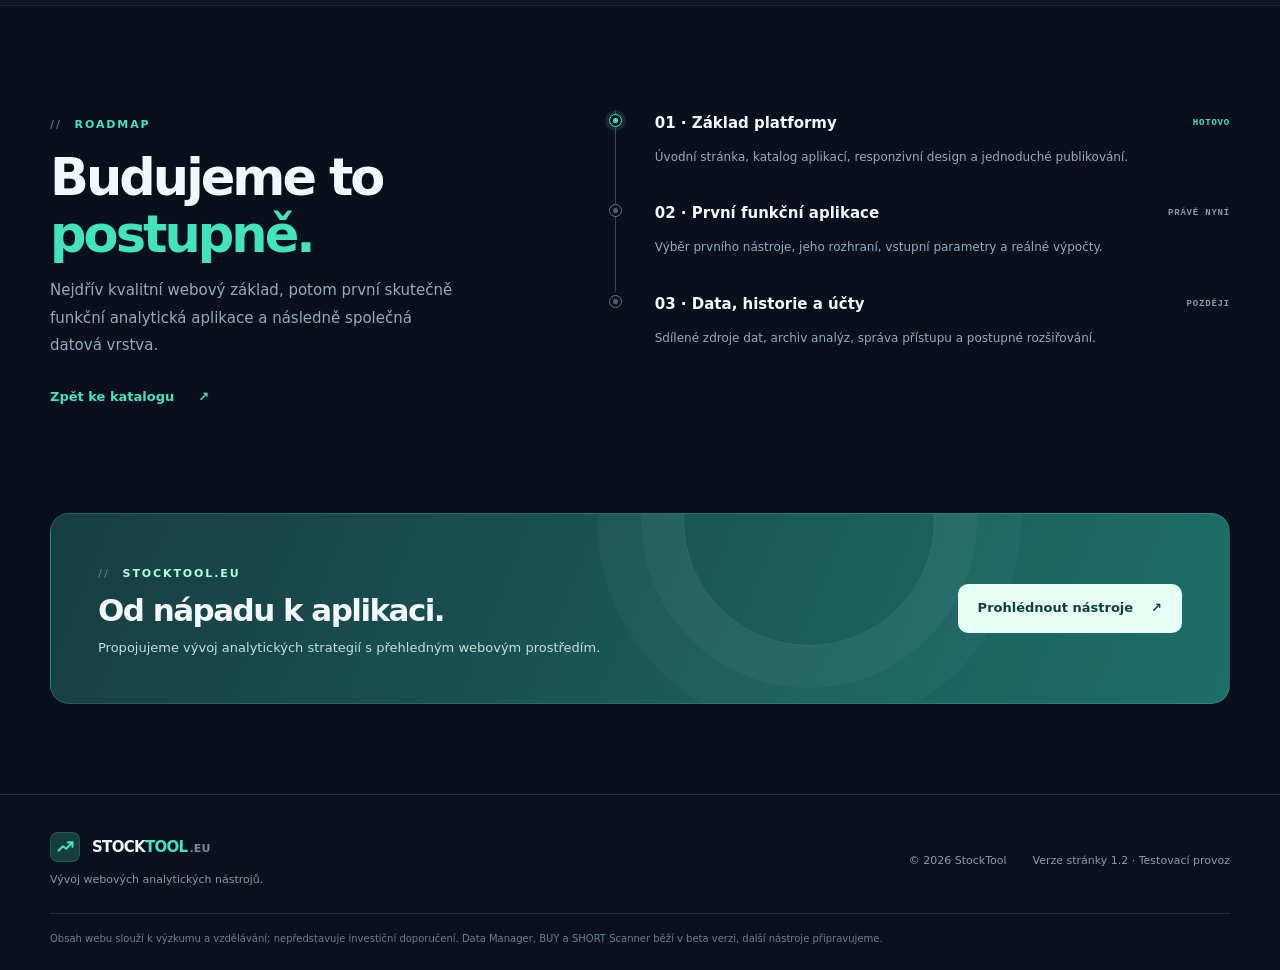
==== commit 9d1b0336: "Add seventh StockTool app Strategy Lab to homepage and update catalog counts" ====
--- a/site/index.html
+++ b/site/index.html
@@ -64,7 +64,7 @@
                 <div class="dash-date">DEMO / V1.0</div>
               </div>
               <div class="metric-grid" aria-hidden="true">
-                <div class="metric-card"><span>Nástroje v plánu</span><strong>06</strong><small>+ rozšiřitelná platforma</small></div>
+                <div class="metric-card"><span>Aplikací v katalogu</span><strong>07</strong><small>+ rozšiřitelná platforma</small></div>
                 <div class="metric-card"><span>Typ prostředí</span><strong>WEB</strong><small>desktop i mobil</small></div>
                 <div class="metric-card"><span>Analytické jádro</span><strong>PY</strong><small>Python / API</small></div>
               </div>
@@ -110,13 +110,13 @@
           <div>
             <span class="kicker"><span class="kicker-slash">//</span> APP LIBRARY</span>
             <h2>Naše <span>aplikace</span></h2>
-            <p>Každý nástroj bude mít vlastní webové rozhraní, ale společnou logiku práce s daty a výsledky. Data Manager poskytuje svíčky MT5 pro BUY, SHORT, Market Pressure a Backtesting Engine. Výsledky historických testů jsou dostupné v beta verzi.</p>
-          </div>
-          <div class="section-count"><strong>06</strong><span>aplikací<br>v katalogu</span></div>
+            <p>Každý nástroj bude mít vlastní webové rozhraní, ale společnou logiku práce s daty a výsledky. Data Manager poskytuje MT5 data pro BUY, SHORT, Market Pressure, Backtesting Engine i nový Strategy Lab s vizuálním Builderem a generátorem.</p>
+          </div>
+          <div class="section-count"><strong>07</strong><span>aplikací<br>v katalogu</span></div>
         </div>
         <div class="catalog-tools">
           <div class="filter-chips" role="group" aria-label="Filtrovat aplikace">
-            <button class="filter-chip active" type="button" data-filter="all" aria-pressed="true">Všechny <span>06</span></button>
+            <button class="filter-chip active" type="button" data-filter="all" aria-pressed="true">Všechny <span>07</span></button>
             <button class="filter-chip" type="button" data-filter="akcie" aria-pressed="false">Akcie</button>
             <button class="filter-chip" type="button" data-filter="strategie" aria-pressed="false">Strategie</button>
             <button class="filter-chip" type="button" data-filter="data" aria-pressed="false">Data</button>
@@ -170,6 +170,13 @@
             <p>Stovky akcií přímo z MT5. Nativní intervaly H1, H4, D1 a W1, grafy a kontrola dat.</p>
             <div class="tag-row"><span>OHLCV</span><span>MT5</span><span>Historie</span></div>
             <a class="card-link" href="./data-manager/">Spustit aplikaci <span aria-hidden="true">↗</span></a>
+          </article>
+          <article class="app-card accent-violet" data-category="strategie data" data-search="strategy lab quant bluecandle strategyquant builder generator databank monte carlo vizualni tvorba strategii">
+            <div class="app-card-head"><div class="app-icon"><svg viewBox="0 0 32 32" fill="none" aria-hidden="true"><rect x="4" y="6" width="11" height="8" rx="2" stroke="currentColor" stroke-width="2"/><rect x="19" y="18" width="9" height="8" rx="2" stroke="currentColor" stroke-width="2"/><path d="M15 10h5v12h-1M12 24h7" stroke="currentColor" stroke-width="2" stroke-linejoin="round"/></svg></div><span class="status status-ready"><i></i> Beta dostupná</span></div>
+            <div class="app-number">07 / NO-CODE STRATEGY RESEARCH</div><h3>Strategy Lab</h3>
+            <p>Vizuální pravidla bez kódu, generátor strategií, vlastní Databank, OOS testy a Monte Carlo nad daty MT5.</p>
+            <div class="tag-row"><span>Rule Builder</span><span>Generator</span><span>Robustness</span></div>
+            <a class="card-link" href="./strategy-lab/">Otevřít Strategy Lab <span aria-hidden="true">↗</span></a>
           </article>
         </div>
         <div class="no-results" id="no-results" hidden><strong>Žádné odpovídající aplikace</strong><p>Zkus jiný výraz nebo přepni filtr.</p><button class="button button-secondary" type="button" id="reset-filters">Zobrazit všechny</button></div>
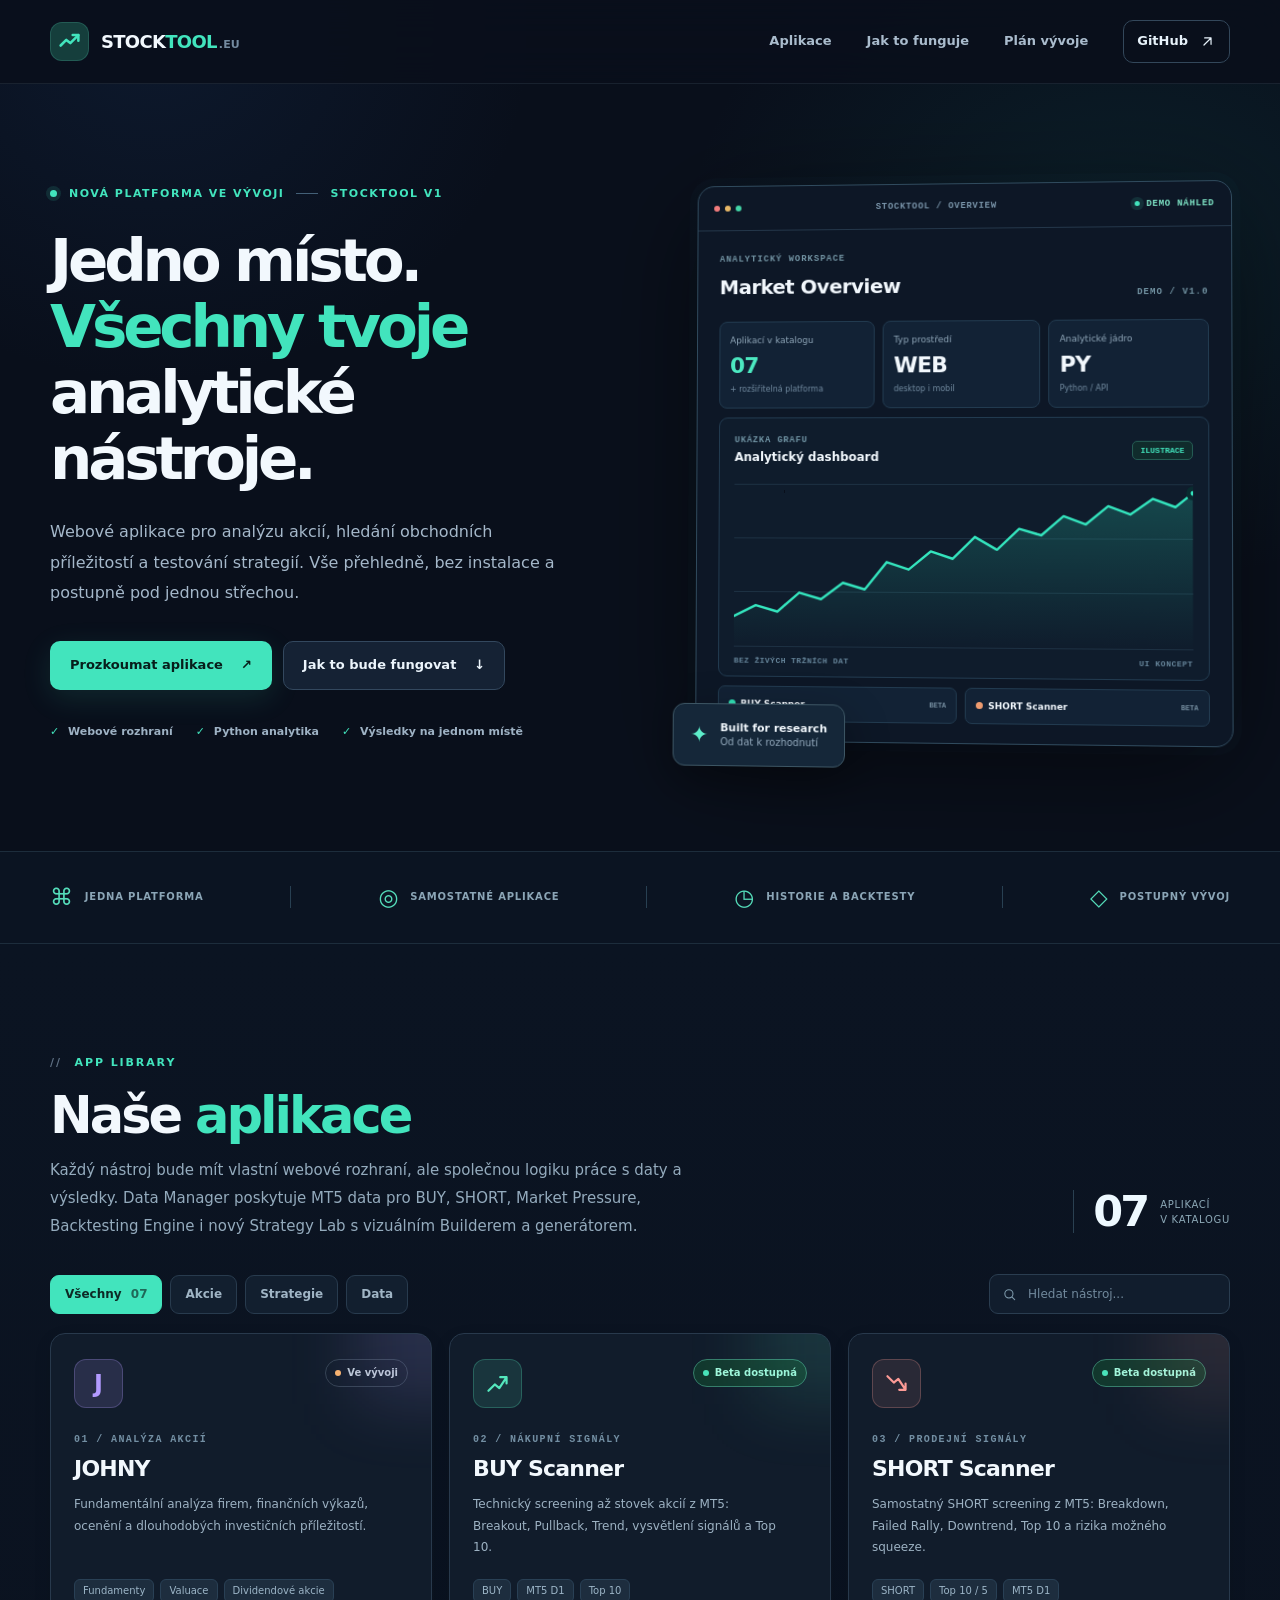
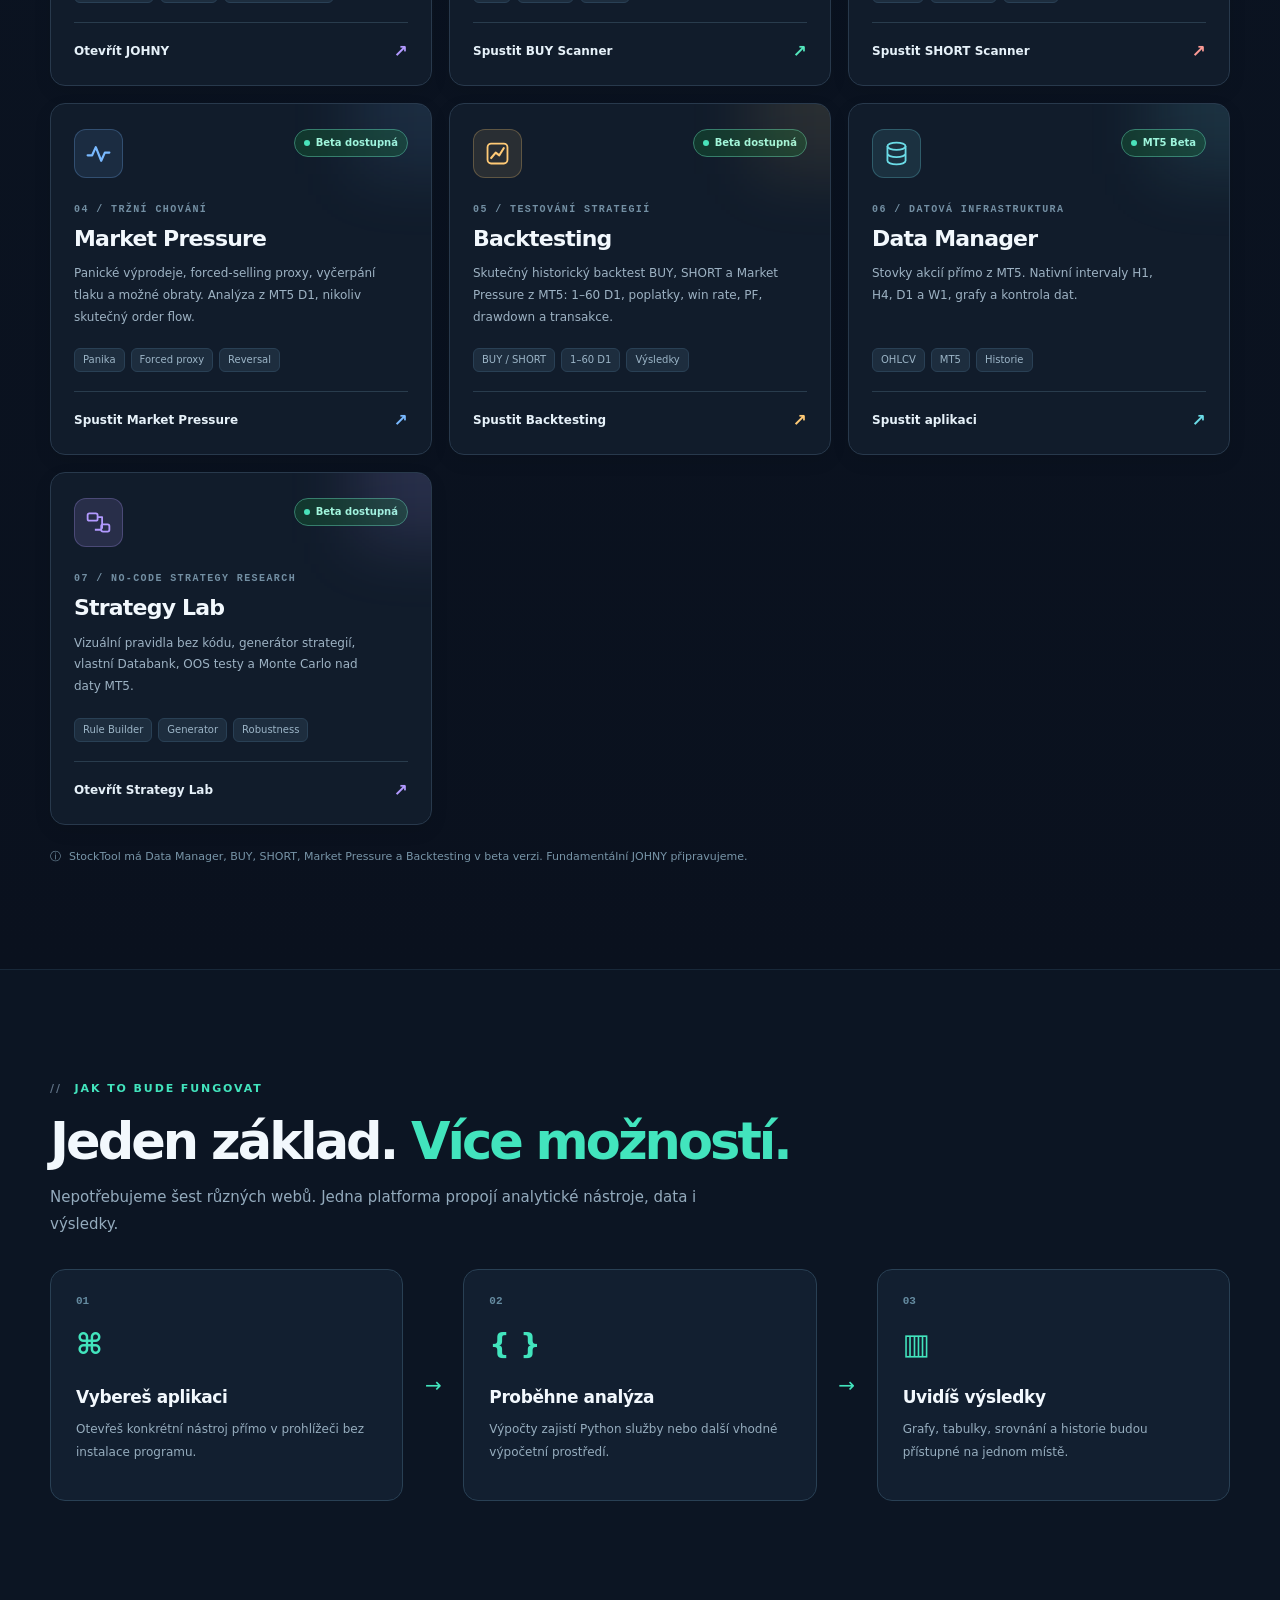
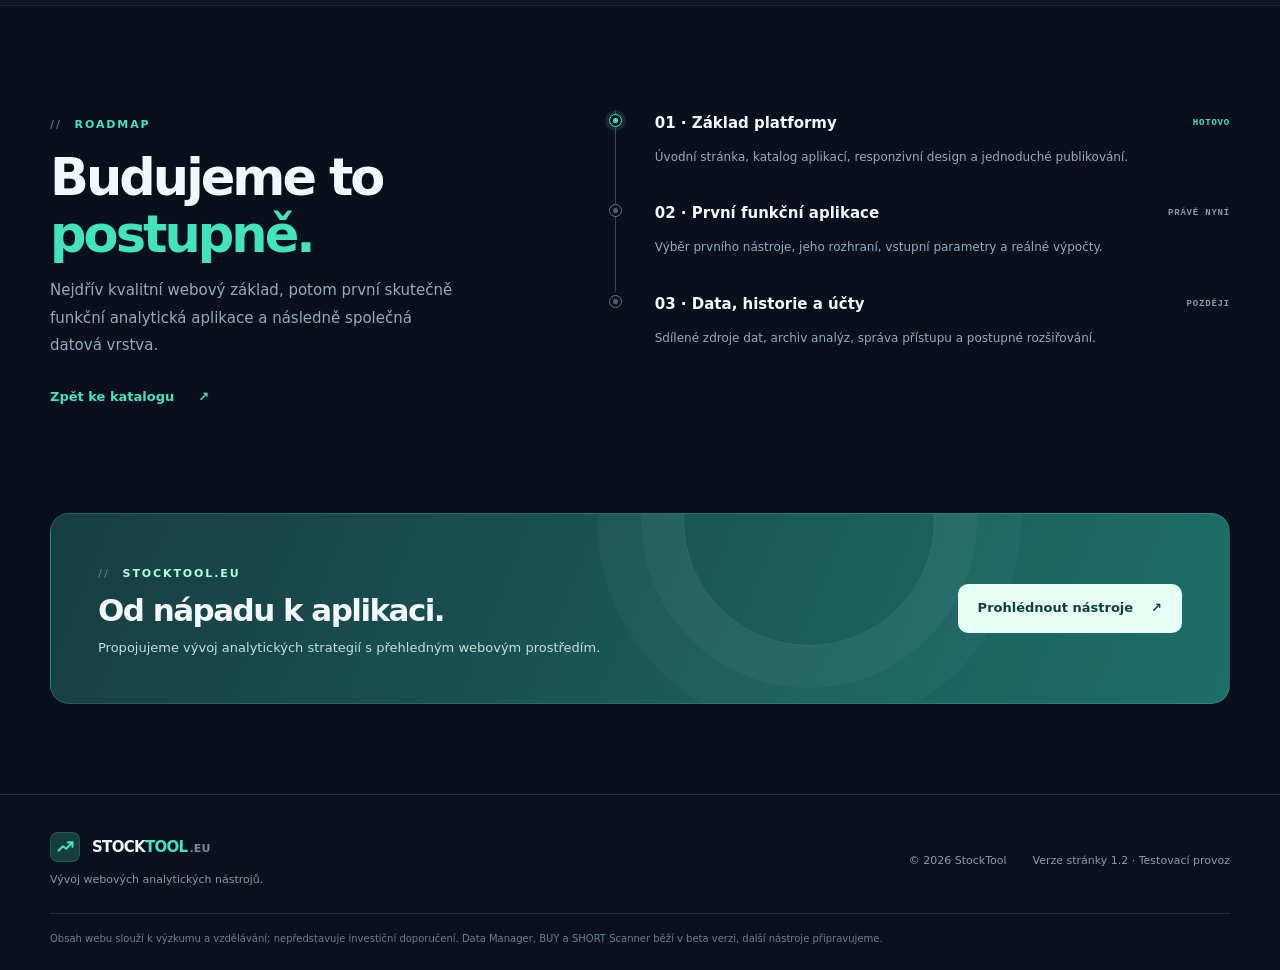
==== commit f2aac2ac: "Refresh homepage stylesheet cache for fully clickable StockTool app cards" ====
--- a/site/index.html
+++ b/site/index.html
@@ -7,7 +7,7 @@
   <meta name="description" content="StockTool.eu – webové BUY a SHORT Scannery, Market Pressure a historické testování akcií z MT5.">
   <title>StockTool | Analytické aplikace pro finanční trhy</title>
   <link rel="icon" type="image/svg+xml" href="./assets/favicon.svg">
-  <link rel="stylesheet" href="./assets/styles.css">
+  <link rel="stylesheet" href="./assets/styles.css?v=cards-clickable-1">
   <script src="./assets/app.js" defer></script>
 </head>
 <body>
@@ -124,60 +124,60 @@
           <label class="search-box"><svg viewBox="0 0 24 24" fill="none" aria-hidden="true"><circle cx="11" cy="11" r="6.5" stroke="currentColor" stroke-width="1.7"/><path d="m16 16 4.2 4.2" stroke="currentColor" stroke-width="1.7" stroke-linecap="round"/></svg><span class="sr-only">Hledat aplikaci</span><input id="app-search" type="search" placeholder="Hledat nástroj..." autocomplete="off"></label>
         </div>
         <div class="apps-grid" id="apps-grid">
-          <article class="app-card accent-violet" data-category="akcie" data-search="johny fundamentální analýza akcií finanční výkazy dividendy">
+          <a class="app-card accent-violet" data-category="akcie" data-search="johny fundamentální analýza akcií finanční výkazy dividendy" href="./johny/" aria-label="Otevřít JOHNY">
             <div class="app-card-head"><div class="app-icon"><span>J</span></div><span class="status status-planned"><i></i> Ve vývoji</span></div>
             <div class="app-number">01 / ANALÝZA AKCIÍ</div><h3>JOHNY</h3>
             <p>Fundamentální analýza firem, finančních výkazů, ocenění a dlouhodobých investičních příležitostí.</p>
             <div class="tag-row"><span>Fundamenty</span><span>Valuace</span><span>Dividendové akcie</span></div>
-            <a class="card-link" href="./johny/">Otevřít JOHNY <span aria-hidden="true">↗</span></a>
-          </article>
-
-          <article class="app-card accent-mint" data-category="akcie" data-search="buy scanner akcie nákupní příležitosti forced selling order flow">
+            <span class="card-link">Otevřít JOHNY <span aria-hidden="true">↗</span></span>
+          </a>
+
+          <a class="app-card accent-mint" data-category="akcie" data-search="buy scanner akcie nákupní příležitosti forced selling order flow" href="./buy-scanner/" aria-label="Otevřít BUY Scanner">
             <div class="app-card-head"><div class="app-icon"><svg viewBox="0 0 32 32" fill="none" aria-hidden="true"><path d="M6 24 13 17 18 21 26 9M19 9h7v7" stroke="currentColor" stroke-width="2.4" stroke-linecap="round" stroke-linejoin="round"/></svg></div><span class="status status-ready"><i></i> Beta dostupná</span></div>
             <div class="app-number">02 / NÁKUPNÍ SIGNÁLY</div><h3>BUY Scanner</h3>
             <p>Technický screening až stovek akcií z MT5: Breakout, Pullback, Trend, vysvětlení signálů a Top 10.</p>
             <div class="tag-row"><span>BUY</span><span>MT5 D1</span><span>Top 10</span></div>
-            <a class="card-link" href="./buy-scanner/">Spustit BUY Scanner <span aria-hidden="true">↗</span></a>
-          </article>
-
-          <article class="app-card accent-rose" data-category="akcie" data-search="short scanner sell prodej shortování rizikové akcie">
+            <span class="card-link">Spustit BUY Scanner <span aria-hidden="true">↗</span></span>
+          </a>
+
+          <a class="app-card accent-rose" data-category="akcie" data-search="short scanner sell prodej shortování rizikové akcie" href="./short-scanner/" aria-label="Otevřít SHORT Scanner">
             <div class="app-card-head"><div class="app-icon"><svg viewBox="0 0 32 32" fill="none" aria-hidden="true"><path d="M6 8 13 15 18 11 26 23M19 23h7v-7" stroke="currentColor" stroke-width="2.4" stroke-linecap="round" stroke-linejoin="round"/></svg></div><span class="status status-ready"><i></i> Beta dostupná</span></div>
             <div class="app-number">03 / PRODEJNÍ SIGNÁLY</div><h3>SHORT Scanner</h3>
             <p>Samostatný SHORT screening z MT5: Breakdown, Failed Rally, Downtrend, Top 10 a rizika možného squeeze.</p>
             <div class="tag-row"><span>SHORT</span><span>Top 10 / 5</span><span>MT5 D1</span></div>
-            <a class="card-link" href="./short-scanner/">Spustit SHORT Scanner <span aria-hidden="true">↗</span></a>
-          </article>
-
-          <article class="app-card accent-blue" data-category="strategie data" data-search="order flow tok objednávek kapitálu forced selling panika volatilita">
+            <span class="card-link">Spustit SHORT Scanner <span aria-hidden="true">↗</span></span>
+          </a>
+
+          <a class="app-card accent-blue" data-category="strategie data" data-search="order flow tok objednávek kapitálu forced selling panika volatilita" href="./market-pressure/" aria-label="Otevřít Market Pressure">
             <div class="app-card-head"><div class="app-icon"><svg viewBox="0 0 32 32" fill="none" aria-hidden="true"><path d="M4 18h5l4-9 6 15 4-9h5" stroke="currentColor" stroke-width="2.4" stroke-linecap="round" stroke-linejoin="round"/></svg></div><span class="status status-ready"><i></i> Beta dostupná</span></div>
             <div class="app-number">04 / TRŽNÍ CHOVÁNÍ</div><h3>Market Pressure</h3>
             <p>Panické výprodeje, forced-selling proxy, vyčerpání tlaku a možné obraty. Analýza z MT5 D1, nikoliv skutečný order flow.</p>
             <div class="tag-row"><span>Panika</span><span>Forced proxy</span><span>Reversal</span></div>
-            <a class="card-link" href="./market-pressure/">Spustit Market Pressure <span aria-hidden="true">↗</span></a>
-          </article>
-
-          <article class="app-card accent-amber" data-category="strategie" data-search="backtesting testování strategií výkon drawdown historické výsledky">
+            <span class="card-link">Spustit Market Pressure <span aria-hidden="true">↗</span></span>
+          </a>
+
+          <a class="app-card accent-amber" data-category="strategie" data-search="backtesting testování strategií výkon drawdown historické výsledky" href="./backtesting/" aria-label="Otevřít Backtesting">
             <div class="app-card-head"><div class="app-icon"><svg viewBox="0 0 32 32" fill="none" aria-hidden="true"><rect x="5" y="5" width="22" height="22" rx="4" stroke="currentColor" stroke-width="2"/><path d="M9 21 14 15 18 18 23 10" stroke="currentColor" stroke-width="2.3" stroke-linecap="round" stroke-linejoin="round"/></svg></div><span class="status status-ready"><i></i> Beta dostupná</span></div>
             <div class="app-number">05 / TESTOVÁNÍ STRATEGIÍ</div><h3>Backtesting</h3>
             <p>Skutečný historický backtest BUY, SHORT a Market Pressure z MT5: 1–60 D1, poplatky, win rate, PF, drawdown a transakce.</p>
             <div class="tag-row"><span>BUY / SHORT</span><span>1–60 D1</span><span>Výsledky</span></div>
-            <a class="card-link" href="./backtesting/">Spustit Backtesting <span aria-hidden="true">↗</span></a>
-          </article>
-
-          <article class="app-card accent-teal" data-category="data" data-search="data manager mt5 svíčky ohlcv historie databáze synchronizace">
+            <span class="card-link">Spustit Backtesting <span aria-hidden="true">↗</span></span>
+          </a>
+
+          <a class="app-card accent-teal" data-category="data" data-search="data manager mt5 svíčky ohlcv historie databáze synchronizace" href="./data-manager/" aria-label="Otevřít Data Manager">
             <div class="app-card-head"><div class="app-icon"><svg viewBox="0 0 32 32" fill="none" aria-hidden="true"><ellipse cx="16" cy="8" rx="10" ry="4" stroke="currentColor" stroke-width="2"/><path d="M6 8v8c0 2.2 4.5 4 10 4s10-1.8 10-4V8M6 16v8c0 2.2 4.5 4 10 4s10-1.8 10-4v-8" stroke="currentColor" stroke-width="2"/></svg></div><span class="status status-ready"><i></i> MT5 Beta</span></div>
             <div class="app-number">06 / DATOVÁ INFRASTRUKTURA</div><h3>Data Manager</h3>
             <p>Stovky akcií přímo z MT5. Nativní intervaly H1, H4, D1 a W1, grafy a kontrola dat.</p>
             <div class="tag-row"><span>OHLCV</span><span>MT5</span><span>Historie</span></div>
-            <a class="card-link" href="./data-manager/">Spustit aplikaci <span aria-hidden="true">↗</span></a>
-          </article>
-          <article class="app-card accent-violet" data-category="strategie data" data-search="strategy lab quant bluecandle strategyquant builder generator databank monte carlo vizualni tvorba strategii">
+            <span class="card-link">Spustit aplikaci <span aria-hidden="true">↗</span></span>
+          </a>
+          <a class="app-card accent-violet" data-category="strategie data" data-search="strategy lab quant bluecandle strategyquant builder generator databank monte carlo vizualni tvorba strategii" href="./strategy-lab/" aria-label="Otevřít Strategy Lab">
             <div class="app-card-head"><div class="app-icon"><svg viewBox="0 0 32 32" fill="none" aria-hidden="true"><rect x="4" y="6" width="11" height="8" rx="2" stroke="currentColor" stroke-width="2"/><rect x="19" y="18" width="9" height="8" rx="2" stroke="currentColor" stroke-width="2"/><path d="M15 10h5v12h-1M12 24h7" stroke="currentColor" stroke-width="2" stroke-linejoin="round"/></svg></div><span class="status status-ready"><i></i> Beta dostupná</span></div>
             <div class="app-number">07 / NO-CODE STRATEGY RESEARCH</div><h3>Strategy Lab</h3>
             <p>Vizuální pravidla bez kódu, generátor strategií, vlastní Databank, OOS testy a Monte Carlo nad daty MT5.</p>
             <div class="tag-row"><span>Rule Builder</span><span>Generator</span><span>Robustness</span></div>
-            <a class="card-link" href="./strategy-lab/">Otevřít Strategy Lab <span aria-hidden="true">↗</span></a>
-          </article>
+            <span class="card-link">Otevřít Strategy Lab <span aria-hidden="true">↗</span></span>
+          </a>
         </div>
         <div class="no-results" id="no-results" hidden><strong>Žádné odpovídající aplikace</strong><p>Zkus jiný výraz nebo přepni filtr.</p><button class="button button-secondary" type="button" id="reset-filters">Zobrazit všechny</button></div>
         <p class="catalog-note"><span aria-hidden="true">ⓘ</span> StockTool má Data Manager, BUY, SHORT, Market Pressure a Backtesting v beta verzi. Fundamentální JOHNY připravujeme.</p>
--- a/site/assets/styles.css
+++ b/site/assets/styles.css
@@ -299,3 +299,40 @@
 /* First functional application – Data Manager beta */
 .status-ready { color: #a1f7dc; border-color: #367e6b; background: #12382e; }
 .status-ready i { background: #49e3ba; }
+
+
+/* Interactive app catalog: the WHOLE card is now a native <a> link.
+   Works with touch, keyboard, middle-click and Ctrl+click (no JS required). */
+.app-card {
+  cursor: pointer;
+  color: var(--text);
+  text-decoration: none;
+  box-shadow: 0 6px 18px rgba(0,0,0,.09);
+  transition: transform .2s ease, border-color .2s ease, background .2s ease, box-shadow .2s ease;
+}
+.app-card:hover,
+.app-card:focus-visible {
+  border-color: var(--accent);
+  background: #17283a;
+  box-shadow: 0 14px 32px rgba(0,0,0,.26), 0 0 0 1px color-mix(in srgb, var(--accent) 30%, transparent);
+  transform: translateY(-4px);
+}
+.app-card:focus-visible {
+  outline: 3px solid var(--accent);
+  outline-offset: 4px;
+}
+.app-card:active {
+  transform: translateY(-1px) scale(.993);
+  background: #1b3043;
+}
+.app-card:hover .card-link,
+.app-card:focus-visible .card-link {
+  color: var(--accent);
+}
+.app-card:hover .card-link span,
+.app-card:focus-visible .card-link span {
+  transform: translate(4px,-3px);
+}
+@media (hover: none) {
+  .app-card:active { border-color: var(--accent); }
+}
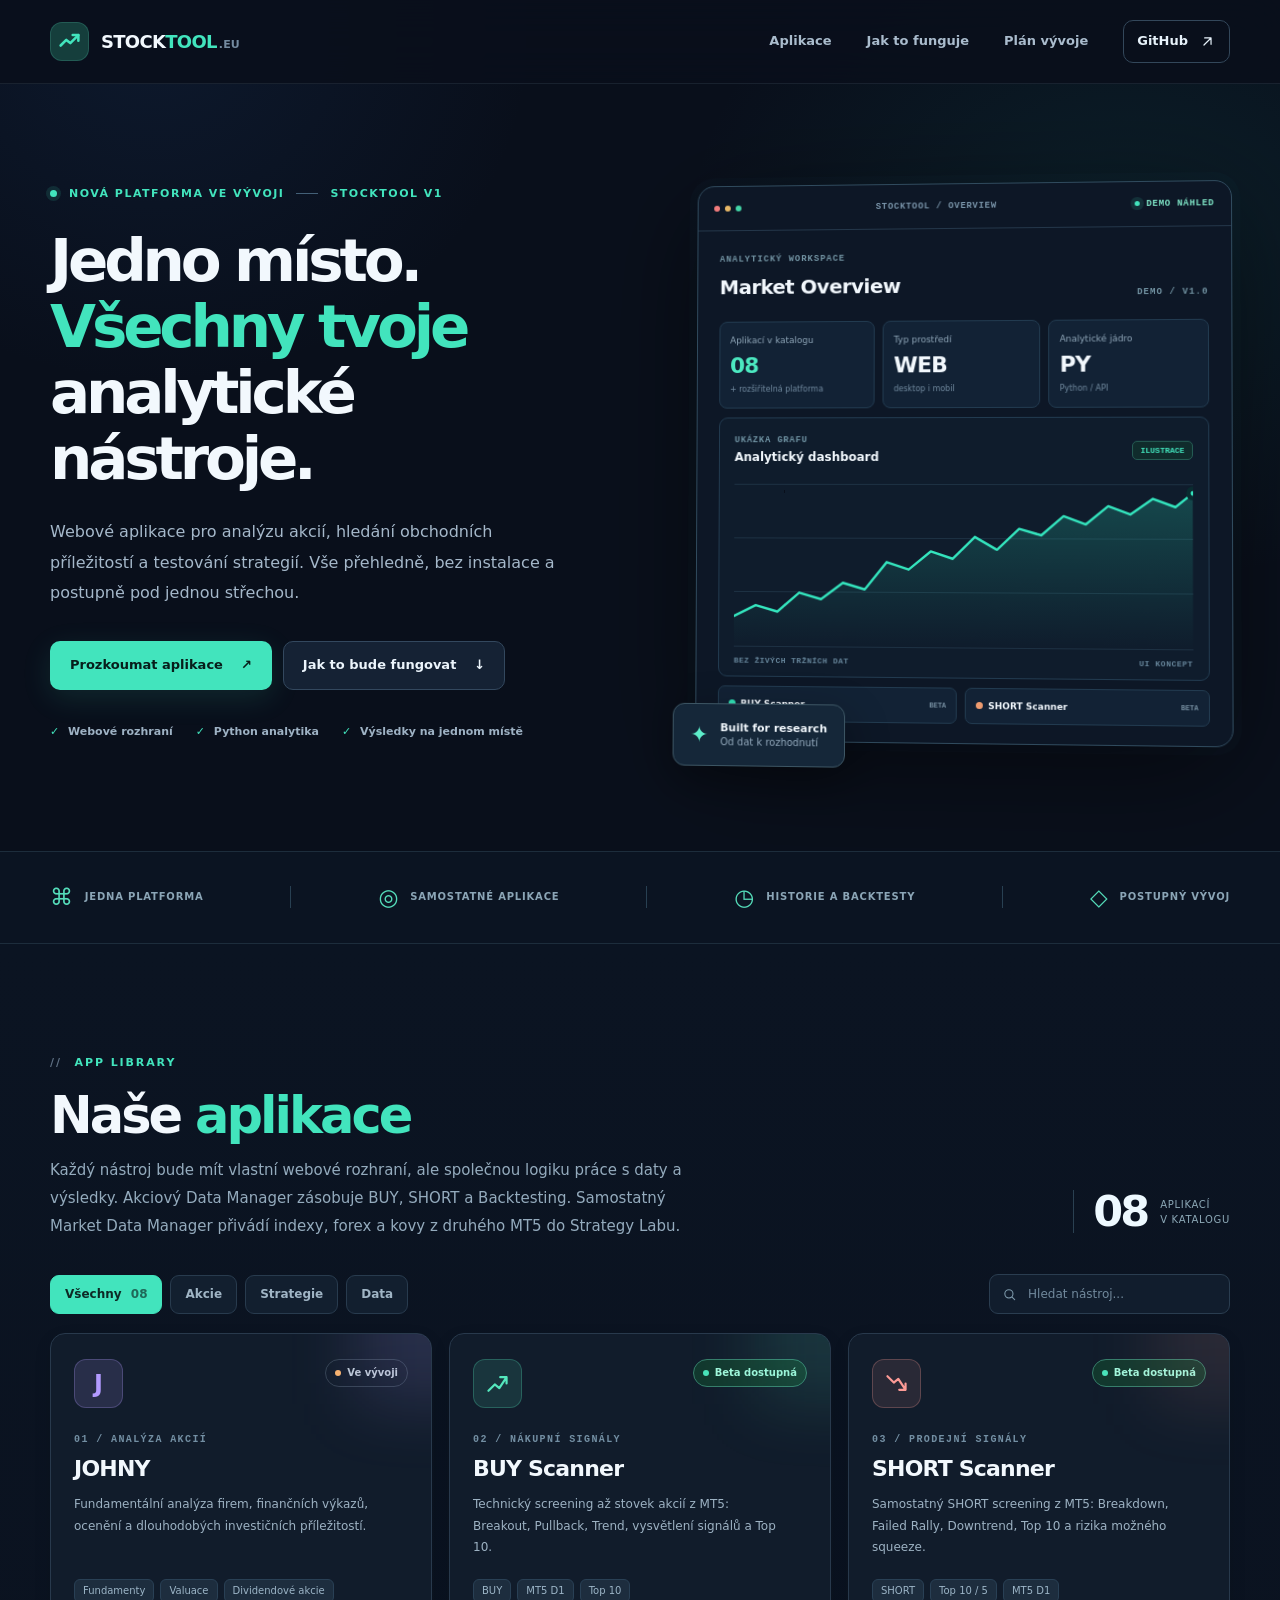
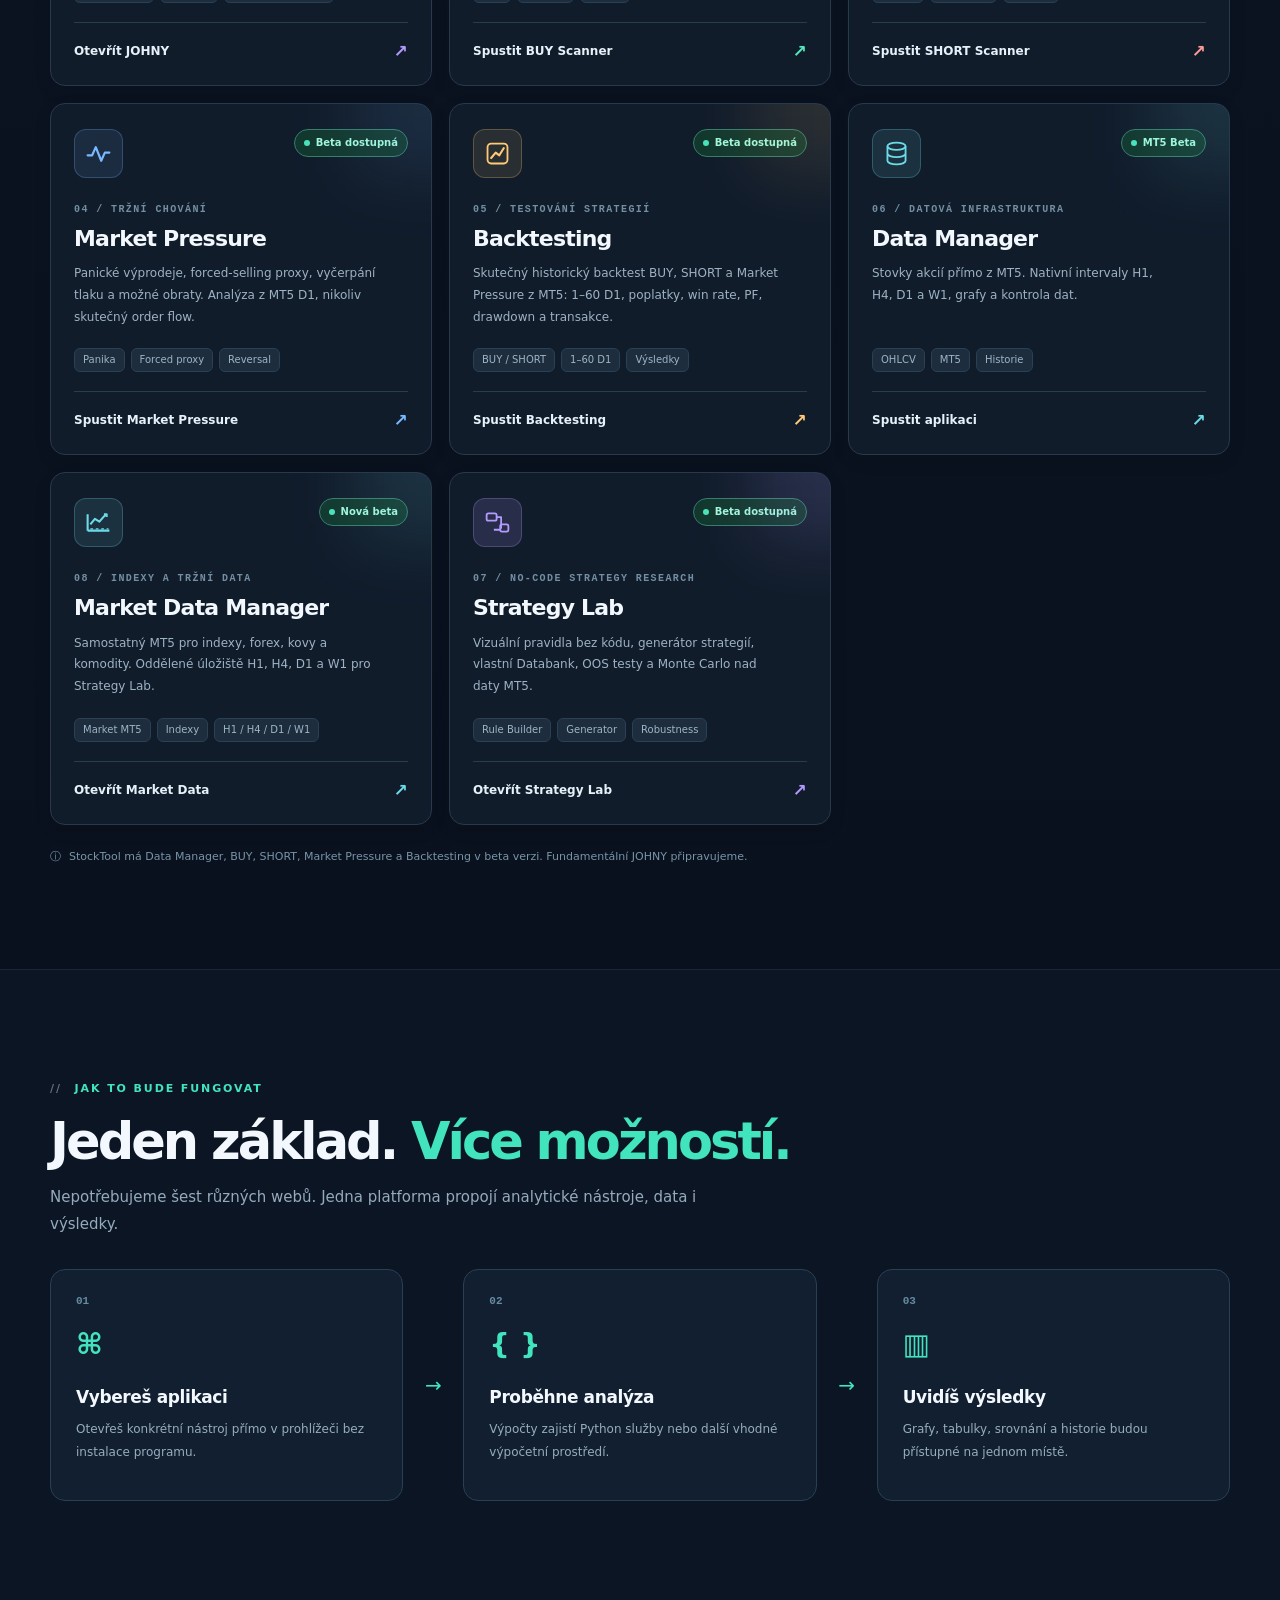
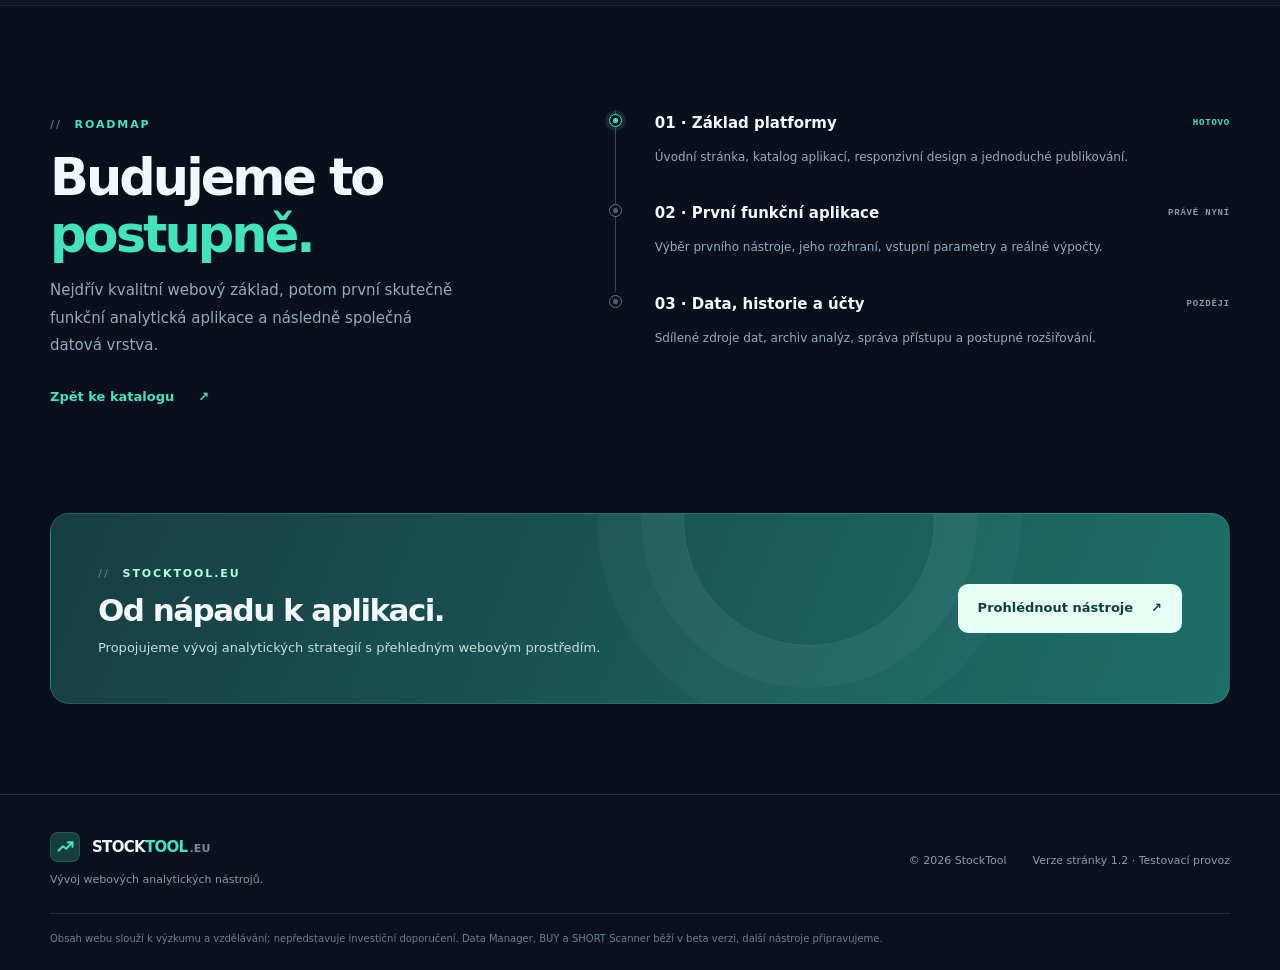
==== commit daa21e4b: "Add Market Data Manager as eighth app and clarify independent Equity and Market MT5 feeds" ====
--- a/site/index.html
+++ b/site/index.html
@@ -64,7 +64,7 @@
                 <div class="dash-date">DEMO / V1.0</div>
               </div>
               <div class="metric-grid" aria-hidden="true">
-                <div class="metric-card"><span>Aplikací v katalogu</span><strong>07</strong><small>+ rozšiřitelná platforma</small></div>
+                <div class="metric-card"><span>Aplikací v katalogu</span><strong>08</strong><small>+ rozšiřitelná platforma</small></div>
                 <div class="metric-card"><span>Typ prostředí</span><strong>WEB</strong><small>desktop i mobil</small></div>
                 <div class="metric-card"><span>Analytické jádro</span><strong>PY</strong><small>Python / API</small></div>
               </div>
@@ -110,13 +110,13 @@
           <div>
             <span class="kicker"><span class="kicker-slash">//</span> APP LIBRARY</span>
             <h2>Naše <span>aplikace</span></h2>
-            <p>Každý nástroj bude mít vlastní webové rozhraní, ale společnou logiku práce s daty a výsledky. Data Manager poskytuje MT5 data pro BUY, SHORT, Market Pressure, Backtesting Engine i nový Strategy Lab s vizuálním Builderem a generátorem.</p>
-          </div>
-          <div class="section-count"><strong>07</strong><span>aplikací<br>v katalogu</span></div>
+            <p>Každý nástroj bude mít vlastní webové rozhraní, ale společnou logiku práce s daty a výsledky. Akciový Data Manager zásobuje BUY, SHORT a Backtesting. Samostatný Market Data Manager přivádí indexy, forex a kovy z druhého MT5 do Strategy Labu.</p>
+          </div>
+          <div class="section-count"><strong>08</strong><span>aplikací<br>v katalogu</span></div>
         </div>
         <div class="catalog-tools">
           <div class="filter-chips" role="group" aria-label="Filtrovat aplikace">
-            <button class="filter-chip active" type="button" data-filter="all" aria-pressed="true">Všechny <span>07</span></button>
+            <button class="filter-chip active" type="button" data-filter="all" aria-pressed="true">Všechny <span>08</span></button>
             <button class="filter-chip" type="button" data-filter="akcie" aria-pressed="false">Akcie</button>
             <button class="filter-chip" type="button" data-filter="strategie" aria-pressed="false">Strategie</button>
             <button class="filter-chip" type="button" data-filter="data" aria-pressed="false">Data</button>
@@ -170,6 +170,13 @@
             <p>Stovky akcií přímo z MT5. Nativní intervaly H1, H4, D1 a W1, grafy a kontrola dat.</p>
             <div class="tag-row"><span>OHLCV</span><span>MT5</span><span>Historie</span></div>
             <span class="card-link">Spustit aplikaci <span aria-hidden="true">↗</span></span>
+          </a>
+          <a class="app-card accent-teal" data-category="data strategie" data-search="market data manager indexy indices forex měny fx kovy zlato stříbro komodity druhy mt5 terminal" href="./market-data/" aria-label="Otevřít Market Data Manager">
+            <div class="app-card-head"><div class="app-icon"><svg viewBox="0 0 32 32" fill="none" aria-hidden="true"><path d="M4 25V7m0 18h24M7 18l5-6 5 3 7-8M22 7h3v3" stroke="currentColor" stroke-width="2.3" stroke-linejoin="round"/><path d="M7 23h20" stroke="currentColor" stroke-dasharray="3 3" stroke-width="1.5"/></svg></div><span class="status status-ready"><i></i> Nová beta</span></div>
+            <div class="app-number">08 / INDEXY A TRŽNÍ DATA</div><h3>Market Data Manager</h3>
+            <p>Samostatný MT5 pro indexy, forex, kovy a komodity. Oddělené úložiště H1, H4, D1 a W1 pro Strategy Lab.</p>
+            <div class="tag-row"><span>Market MT5</span><span>Indexy</span><span>H1 / H4 / D1 / W1</span></div>
+            <span class="card-link">Otevřít Market Data <span aria-hidden="true">↗</span></span>
           </a>
           <a class="app-card accent-violet" data-category="strategie data" data-search="strategy lab quant bluecandle strategyquant builder generator databank monte carlo vizualni tvorba strategii" href="./strategy-lab/" aria-label="Otevřít Strategy Lab">
             <div class="app-card-head"><div class="app-icon"><svg viewBox="0 0 32 32" fill="none" aria-hidden="true"><rect x="4" y="6" width="11" height="8" rx="2" stroke="currentColor" stroke-width="2"/><rect x="19" y="18" width="9" height="8" rx="2" stroke="currentColor" stroke-width="2"/><path d="M15 10h5v12h-1M12 24h7" stroke="currentColor" stroke-width="2" stroke-linejoin="round"/></svg></div><span class="status status-ready"><i></i> Beta dostupná</span></div>
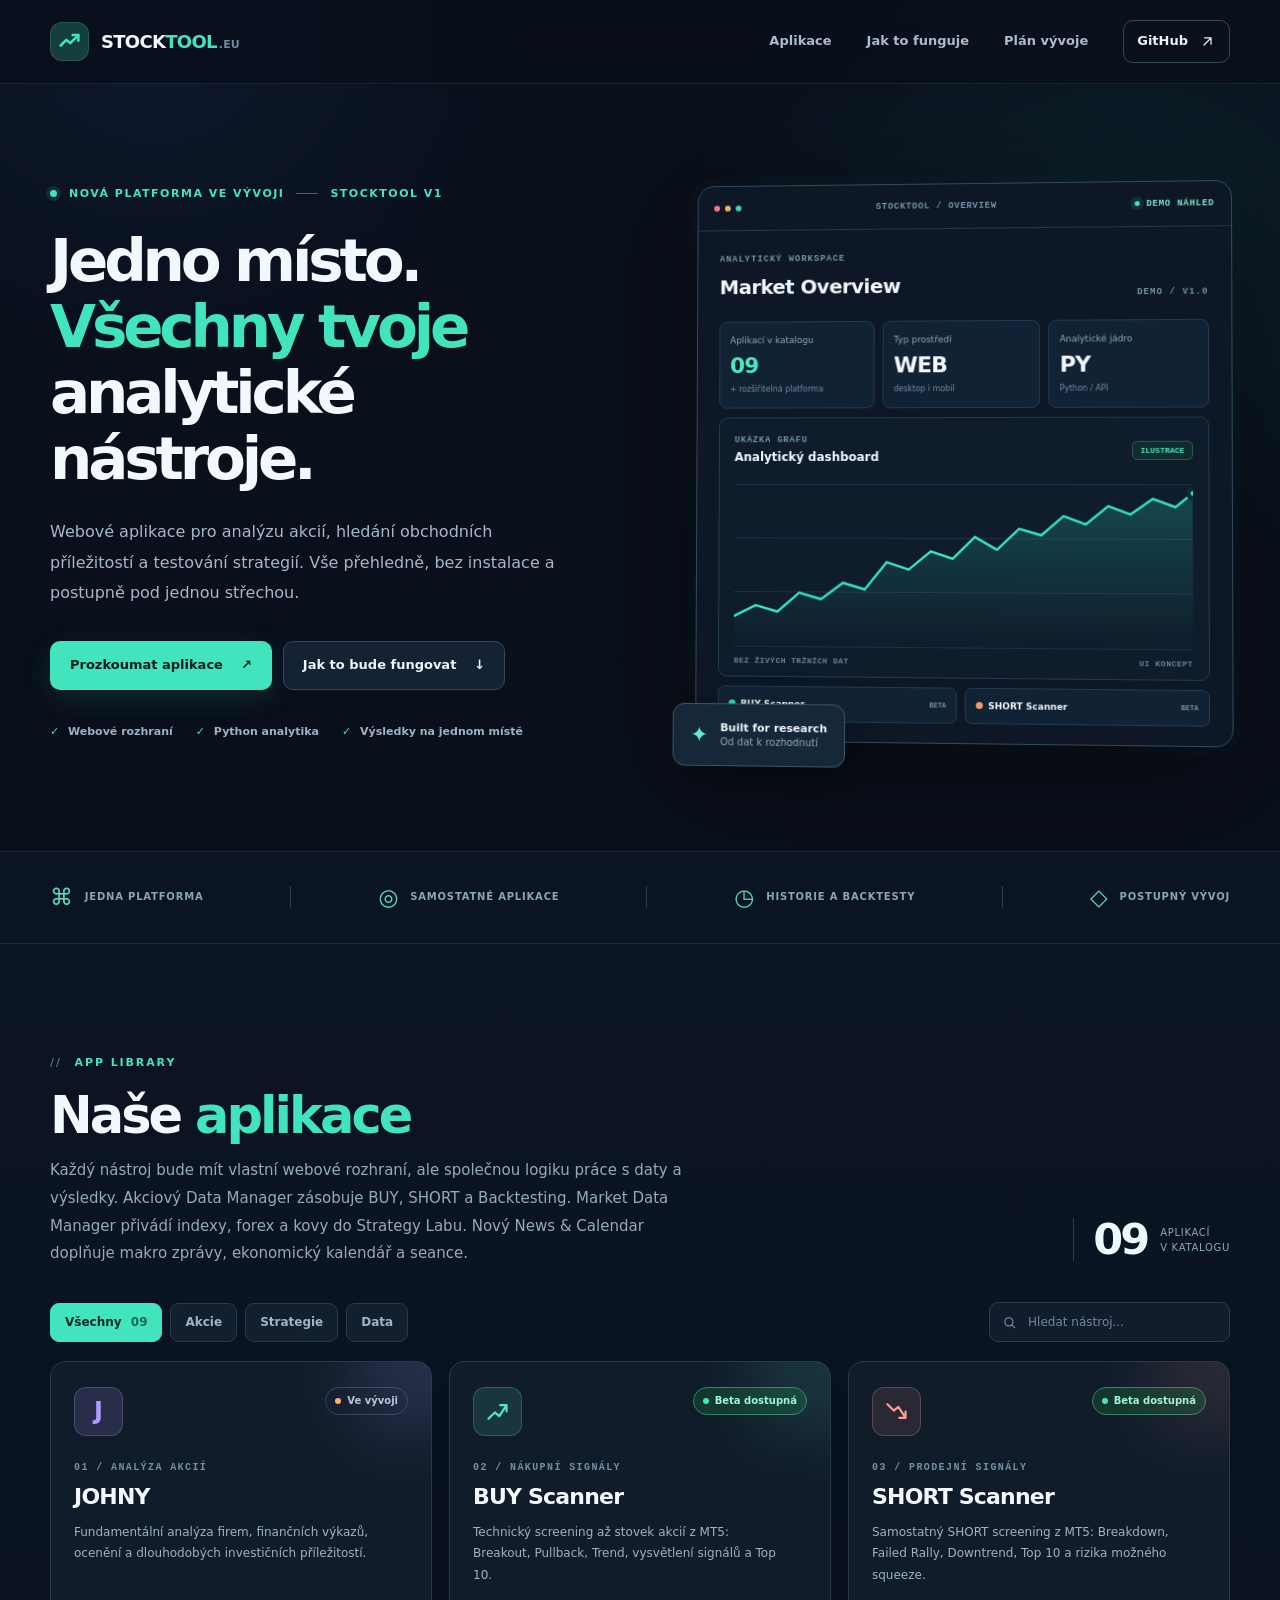
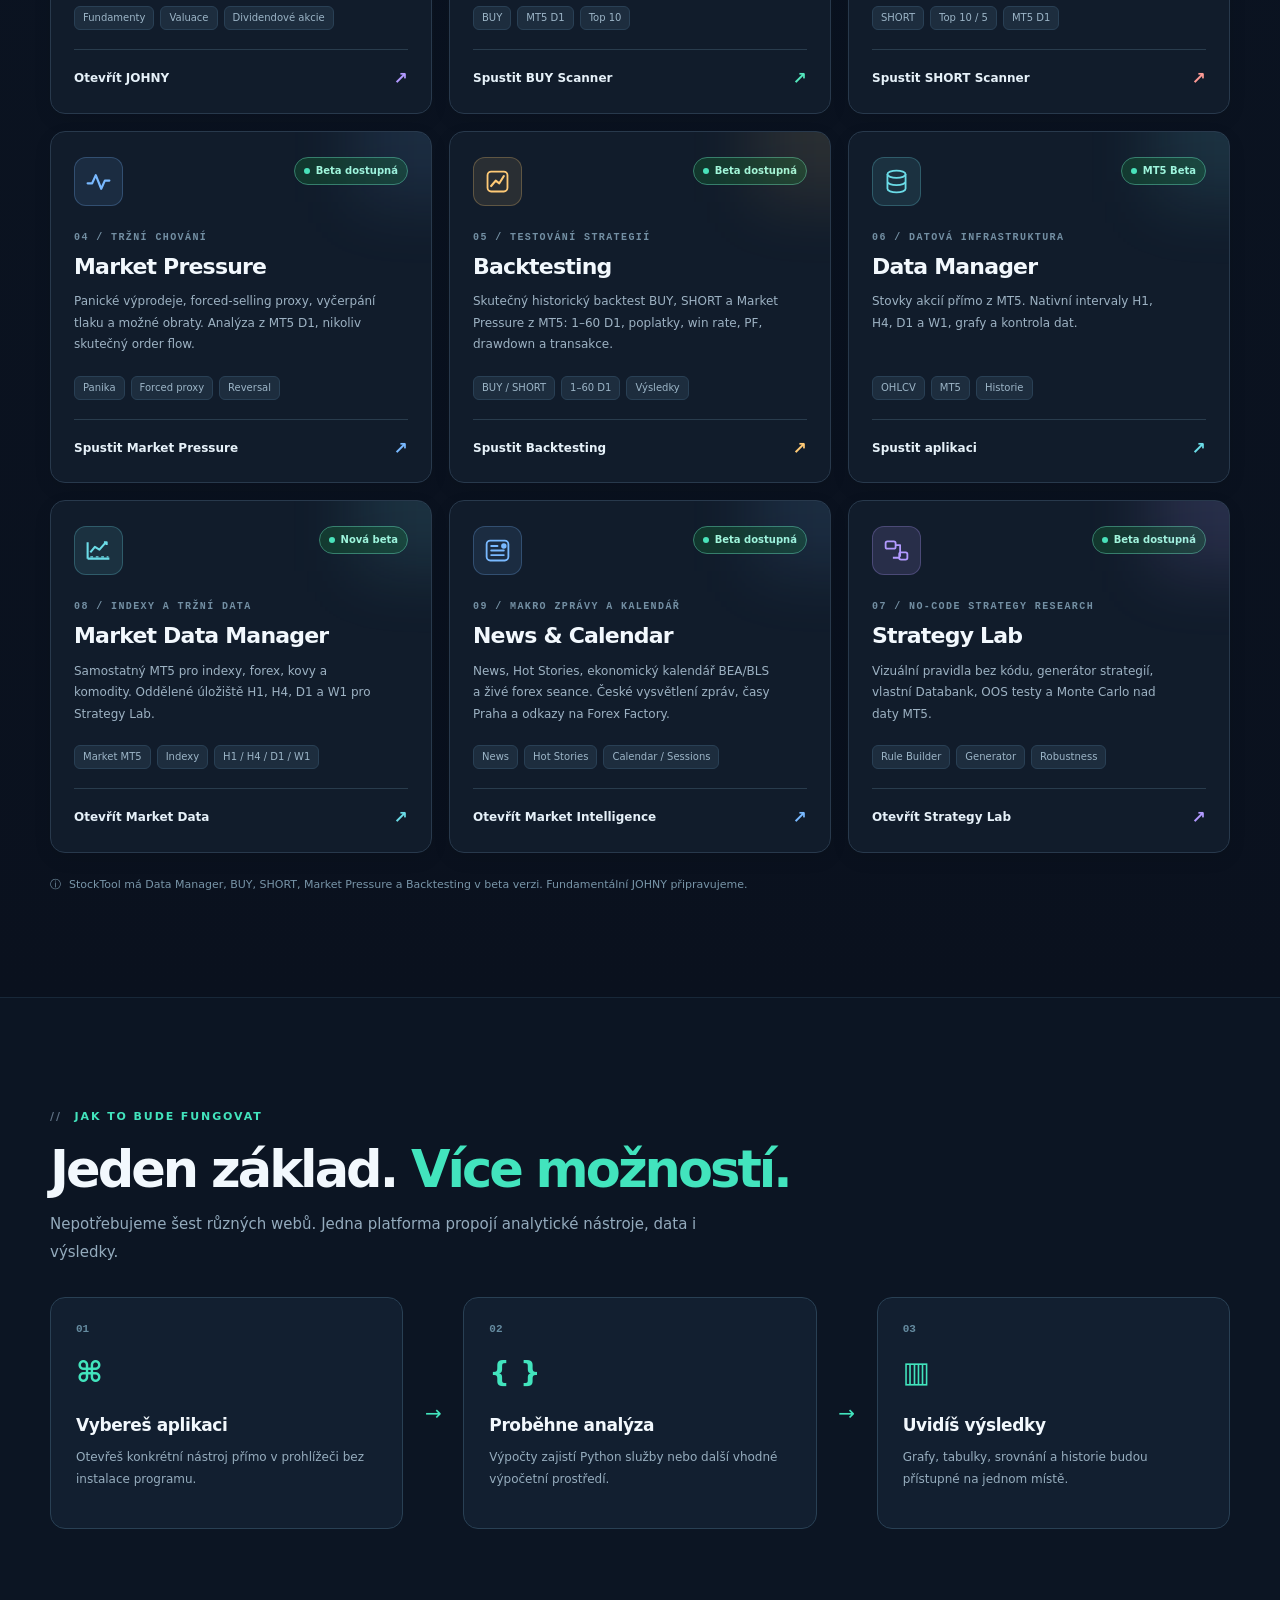
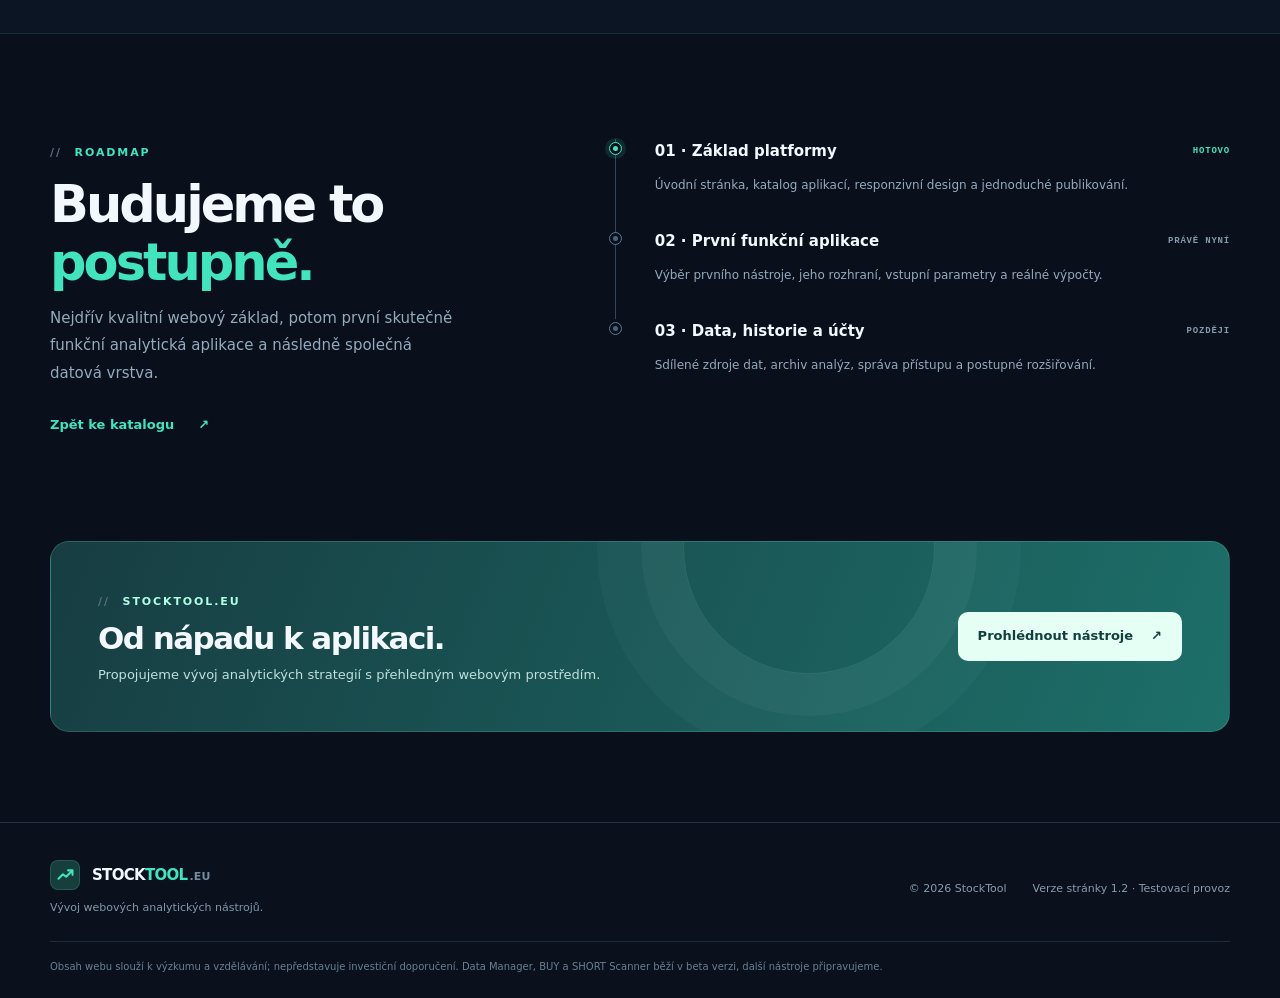
==== commit 0d5b08c7: "Add ninth fully clickable StockTool app for News Hot Stories Economic Calendar and Sessions" ====
--- a/site/index.html
+++ b/site/index.html
@@ -64,7 +64,7 @@
                 <div class="dash-date">DEMO / V1.0</div>
               </div>
               <div class="metric-grid" aria-hidden="true">
-                <div class="metric-card"><span>Aplikací v katalogu</span><strong>08</strong><small>+ rozšiřitelná platforma</small></div>
+                <div class="metric-card"><span>Aplikací v katalogu</span><strong>09</strong><small>+ rozšiřitelná platforma</small></div>
                 <div class="metric-card"><span>Typ prostředí</span><strong>WEB</strong><small>desktop i mobil</small></div>
                 <div class="metric-card"><span>Analytické jádro</span><strong>PY</strong><small>Python / API</small></div>
               </div>
@@ -110,13 +110,13 @@
           <div>
             <span class="kicker"><span class="kicker-slash">//</span> APP LIBRARY</span>
             <h2>Naše <span>aplikace</span></h2>
-            <p>Každý nástroj bude mít vlastní webové rozhraní, ale společnou logiku práce s daty a výsledky. Akciový Data Manager zásobuje BUY, SHORT a Backtesting. Samostatný Market Data Manager přivádí indexy, forex a kovy z druhého MT5 do Strategy Labu.</p>
-          </div>
-          <div class="section-count"><strong>08</strong><span>aplikací<br>v katalogu</span></div>
+            <p>Každý nástroj bude mít vlastní webové rozhraní, ale společnou logiku práce s daty a výsledky. Akciový Data Manager zásobuje BUY, SHORT a Backtesting. Market Data Manager přivádí indexy, forex a kovy do Strategy Labu. Nový News & Calendar doplňuje makro zprávy, ekonomický kalendář a seance.</p>
+          </div>
+          <div class="section-count"><strong>09</strong><span>aplikací<br>v katalogu</span></div>
         </div>
         <div class="catalog-tools">
           <div class="filter-chips" role="group" aria-label="Filtrovat aplikace">
-            <button class="filter-chip active" type="button" data-filter="all" aria-pressed="true">Všechny <span>08</span></button>
+            <button class="filter-chip active" type="button" data-filter="all" aria-pressed="true">Všechny <span>09</span></button>
             <button class="filter-chip" type="button" data-filter="akcie" aria-pressed="false">Akcie</button>
             <button class="filter-chip" type="button" data-filter="strategie" aria-pressed="false">Strategie</button>
             <button class="filter-chip" type="button" data-filter="data" aria-pressed="false">Data</button>
@@ -177,6 +177,13 @@
             <p>Samostatný MT5 pro indexy, forex, kovy a komodity. Oddělené úložiště H1, H4, D1 a W1 pro Strategy Lab.</p>
             <div class="tag-row"><span>Market MT5</span><span>Indexy</span><span>H1 / H4 / D1 / W1</span></div>
             <span class="card-link">Otevřít Market Data <span aria-hidden="true">↗</span></span>
+          </a>
+          <a class="app-card accent-blue" data-category="data strategie" data-search="news hot stories calendar sessions forex factory economic calendar makro zpravy ekonomicky kalendar obchodni seance" href="./market-intelligence/" aria-label="Otevřít StockTool News & Calendar">
+            <div class="app-card-head"><div class="app-icon"><svg viewBox="0 0 32 32" fill="none" aria-hidden="true"><rect x="4" y="5" width="24" height="22" rx="4" stroke="currentColor" stroke-width="2"/><path d="M9 11h7M9 16h14M9 21h14" stroke="currentColor" stroke-width="2" stroke-linecap="round"/><circle cx="23" cy="11" r="3" fill="currentColor"/></svg></div><span class="status status-ready"><i></i> Beta dostupná</span></div>
+            <div class="app-number">09 / MAKRO ZPRÁVY A KALENDÁŘ</div><h3>News &amp; Calendar</h3>
+            <p>News, Hot Stories, ekonomický kalendář BEA/BLS a živé forex seance. České vysvětlení zpráv, časy Praha a odkazy na Forex Factory.</p>
+            <div class="tag-row"><span>News</span><span>Hot Stories</span><span>Calendar / Sessions</span></div>
+            <span class="card-link">Otevřít Market Intelligence <span aria-hidden="true">↗</span></span>
           </a>
           <a class="app-card accent-violet" data-category="strategie data" data-search="strategy lab quant bluecandle strategyquant builder generator databank monte carlo vizualni tvorba strategii" href="./strategy-lab/" aria-label="Otevřít Strategy Lab">
             <div class="app-card-head"><div class="app-icon"><svg viewBox="0 0 32 32" fill="none" aria-hidden="true"><rect x="4" y="6" width="11" height="8" rx="2" stroke="currentColor" stroke-width="2"/><rect x="19" y="18" width="9" height="8" rx="2" stroke="currentColor" stroke-width="2"/><path d="M15 10h5v12h-1M12 24h7" stroke="currentColor" stroke-width="2" stroke-linejoin="round"/></svg></div><span class="status status-ready"><i></i> Beta dostupná</span></div>
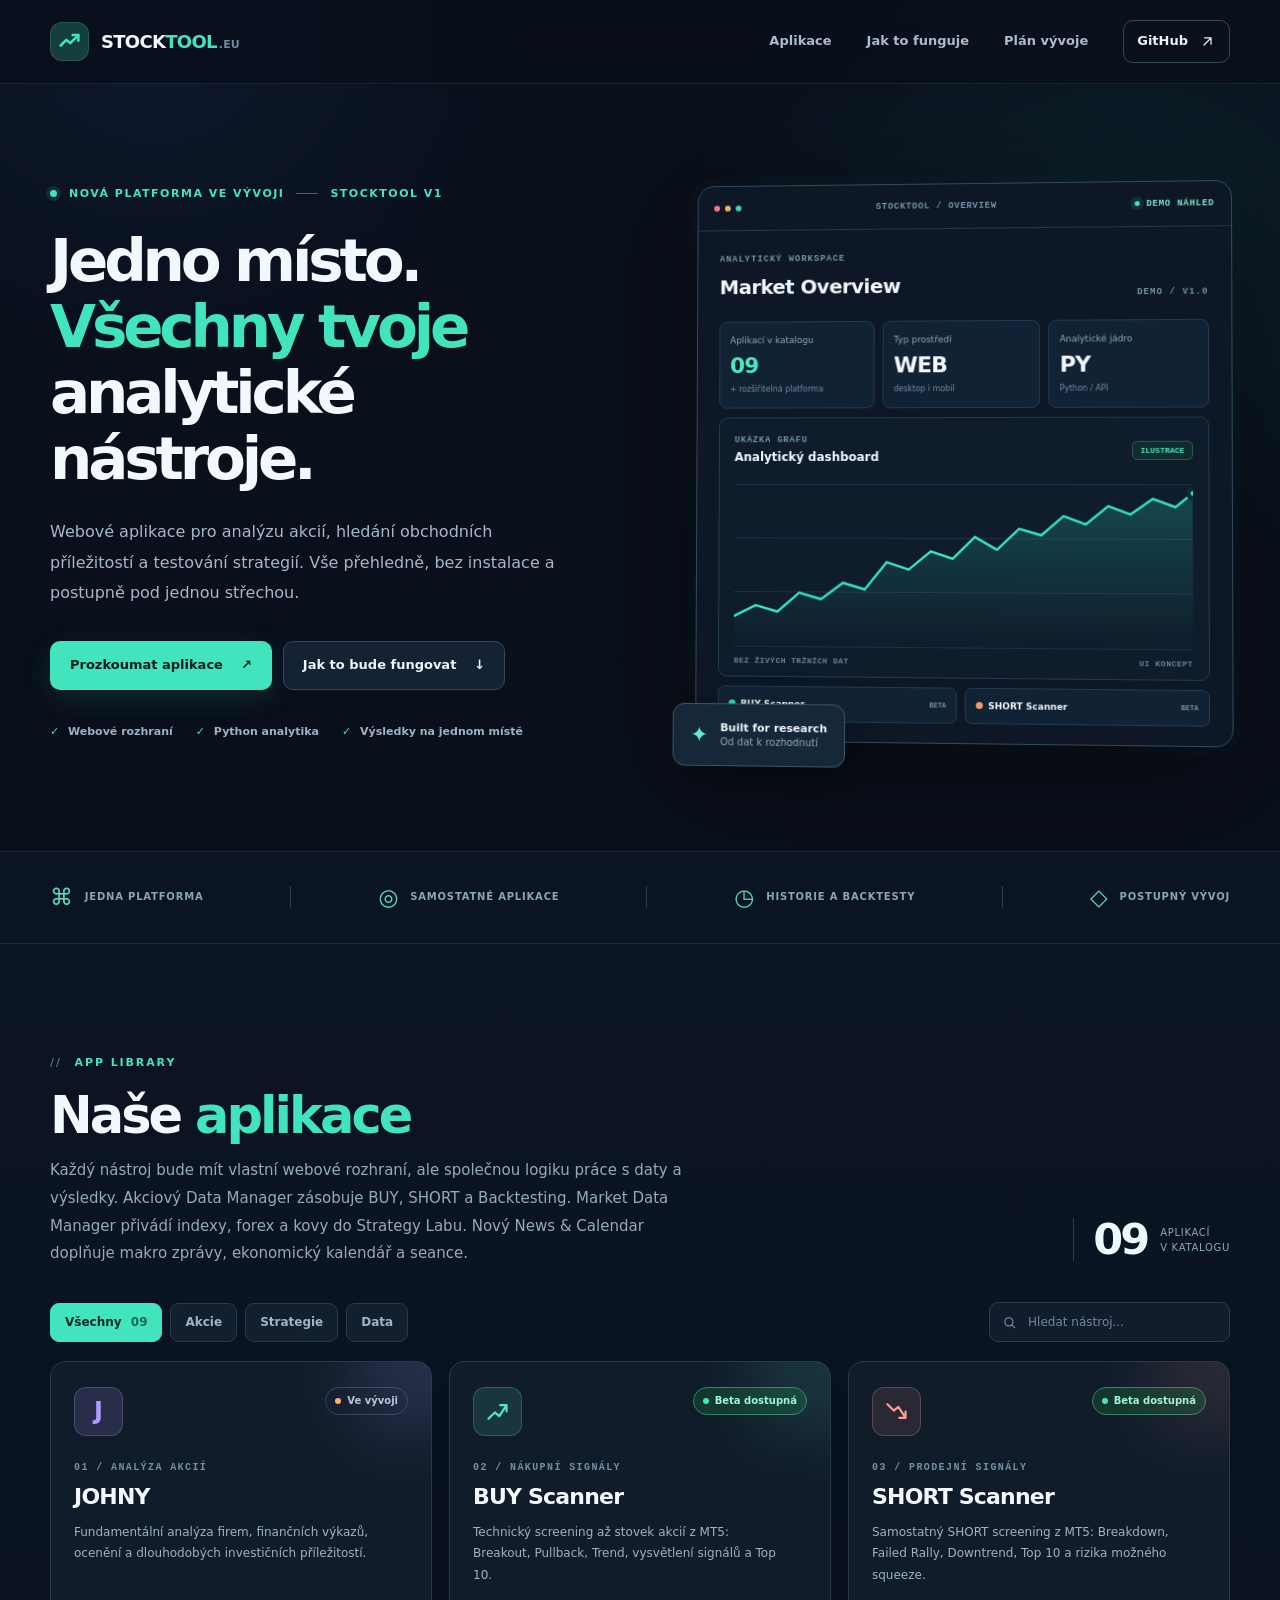
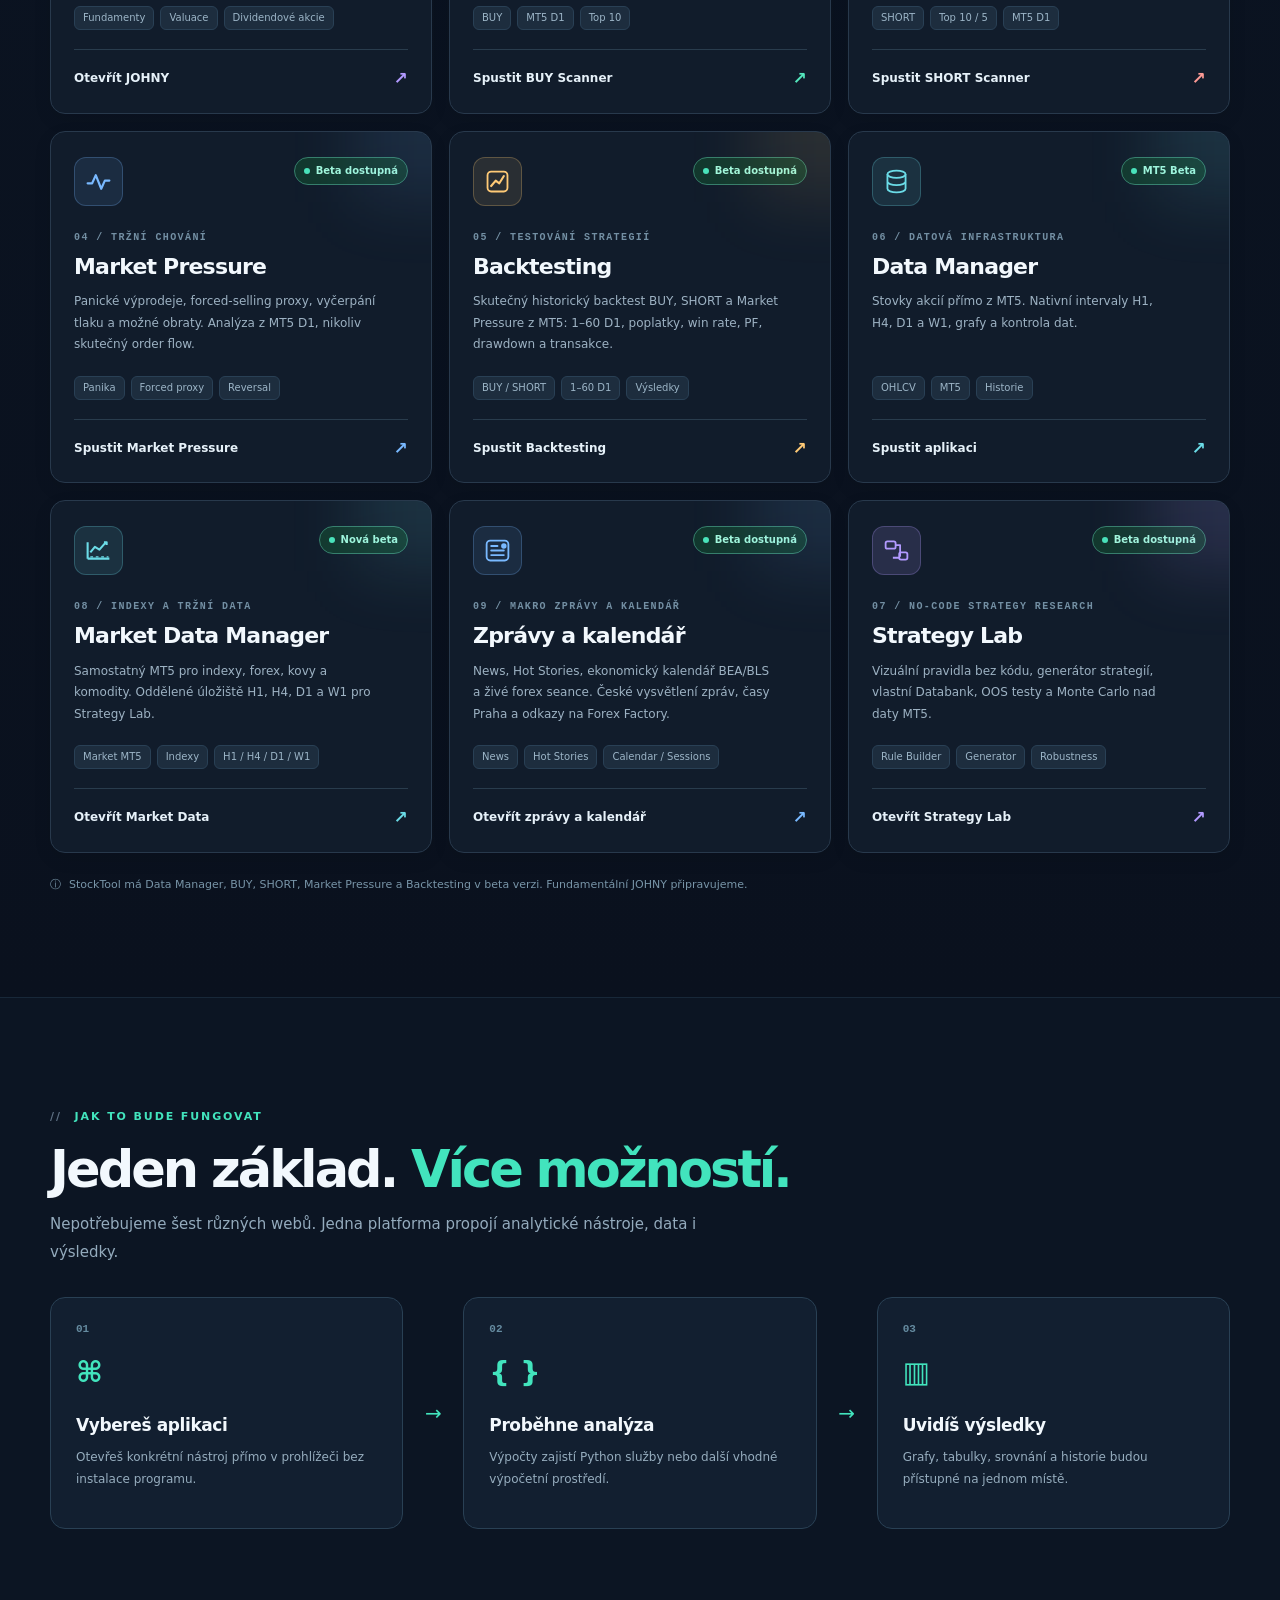
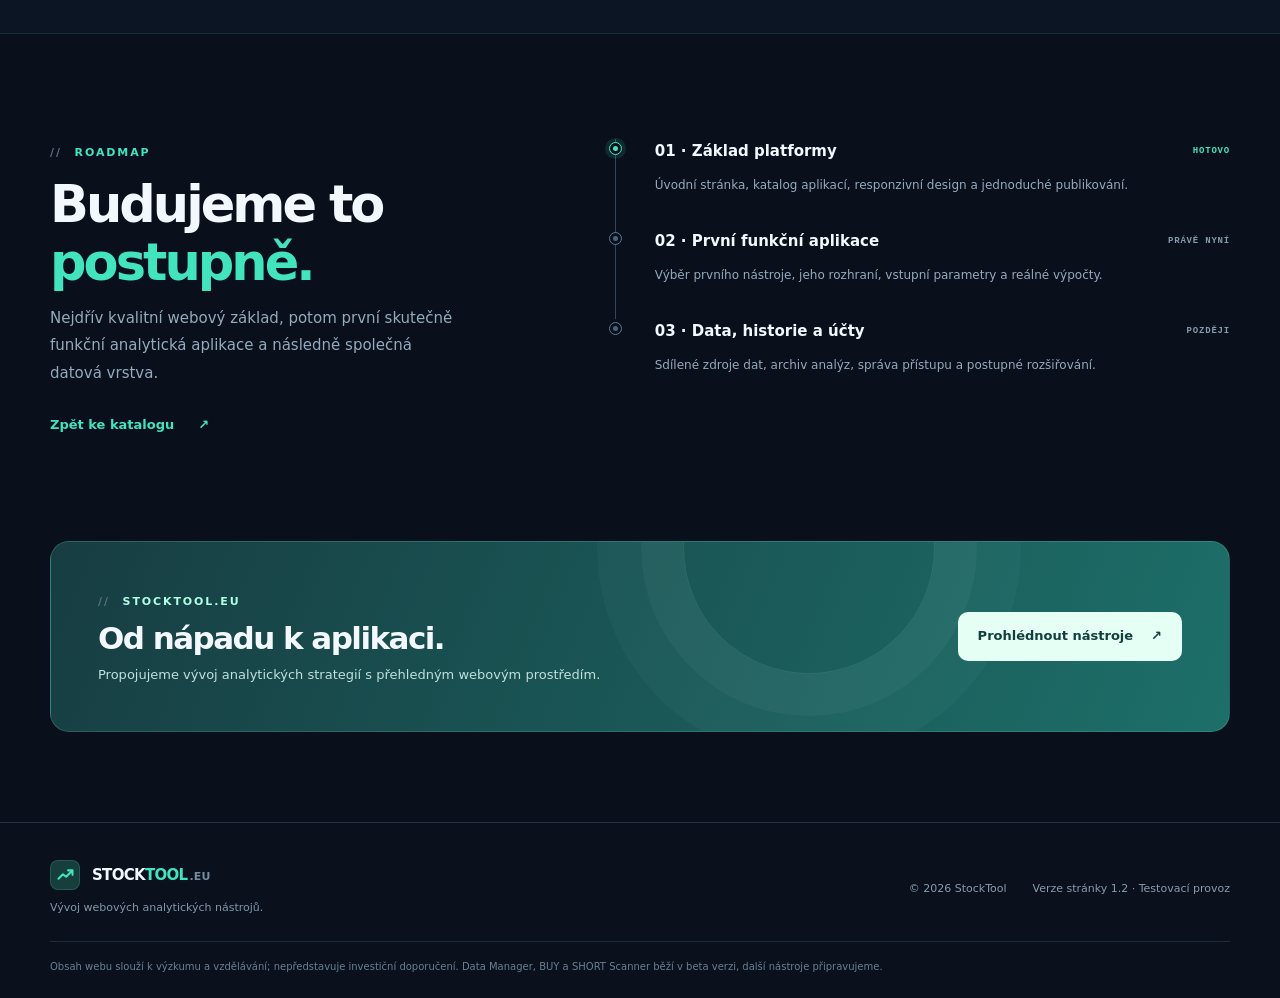
==== commit 66fcef9b: "Localize news and calendar application card in StockTool main catalog" ====
--- a/site/index.html
+++ b/site/index.html
@@ -178,12 +178,12 @@
             <div class="tag-row"><span>Market MT5</span><span>Indexy</span><span>H1 / H4 / D1 / W1</span></div>
             <span class="card-link">Otevřít Market Data <span aria-hidden="true">↗</span></span>
           </a>
-          <a class="app-card accent-blue" data-category="data strategie" data-search="news hot stories calendar sessions forex factory economic calendar makro zpravy ekonomicky kalendar obchodni seance" href="./market-intelligence/" aria-label="Otevřít StockTool News & Calendar">
+          <a class="app-card accent-blue" data-category="data strategie" data-search="news hot stories calendar sessions forex factory economic calendar makro zpravy ekonomicky kalendar obchodni seance" href="./market-intelligence/" aria-label="Otevřít StockTool zprávy a kalendář">
             <div class="app-card-head"><div class="app-icon"><svg viewBox="0 0 32 32" fill="none" aria-hidden="true"><rect x="4" y="5" width="24" height="22" rx="4" stroke="currentColor" stroke-width="2"/><path d="M9 11h7M9 16h14M9 21h14" stroke="currentColor" stroke-width="2" stroke-linecap="round"/><circle cx="23" cy="11" r="3" fill="currentColor"/></svg></div><span class="status status-ready"><i></i> Beta dostupná</span></div>
-            <div class="app-number">09 / MAKRO ZPRÁVY A KALENDÁŘ</div><h3>News &amp; Calendar</h3>
+            <div class="app-number">09 / MAKRO ZPRÁVY A KALENDÁŘ</div><h3>Zprávy a kalendář</h3>
             <p>News, Hot Stories, ekonomický kalendář BEA/BLS a živé forex seance. České vysvětlení zpráv, časy Praha a odkazy na Forex Factory.</p>
             <div class="tag-row"><span>News</span><span>Hot Stories</span><span>Calendar / Sessions</span></div>
-            <span class="card-link">Otevřít Market Intelligence <span aria-hidden="true">↗</span></span>
+            <span class="card-link">Otevřít zprávy a kalendář <span aria-hidden="true">↗</span></span>
           </a>
           <a class="app-card accent-violet" data-category="strategie data" data-search="strategy lab quant bluecandle strategyquant builder generator databank monte carlo vizualni tvorba strategii" href="./strategy-lab/" aria-label="Otevřít Strategy Lab">
             <div class="app-card-head"><div class="app-icon"><svg viewBox="0 0 32 32" fill="none" aria-hidden="true"><rect x="4" y="6" width="11" height="8" rx="2" stroke="currentColor" stroke-width="2"/><rect x="19" y="18" width="9" height="8" rx="2" stroke="currentColor" stroke-width="2"/><path d="M15 10h5v12h-1M12 24h7" stroke="currentColor" stroke-width="2" stroke-linejoin="round"/></svg></div><span class="status status-ready"><i></i> Beta dostupná</span></div>
